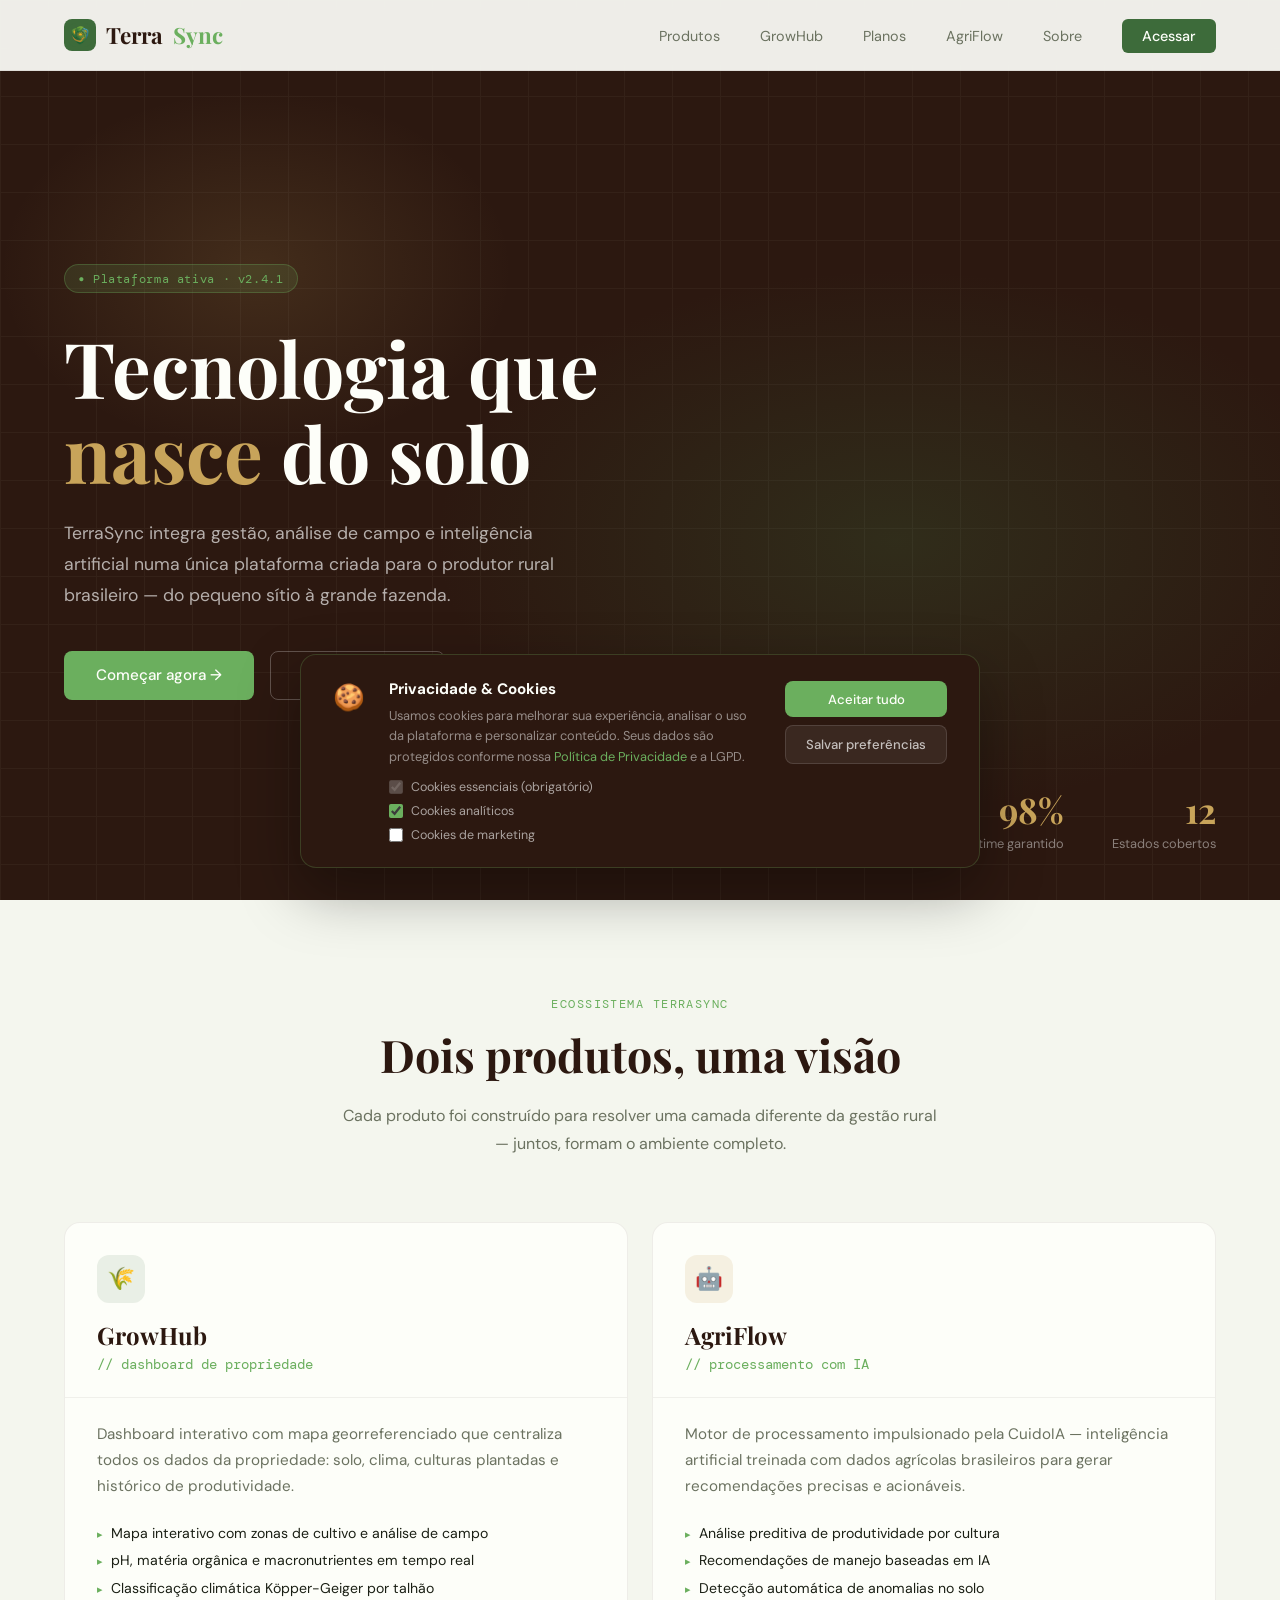
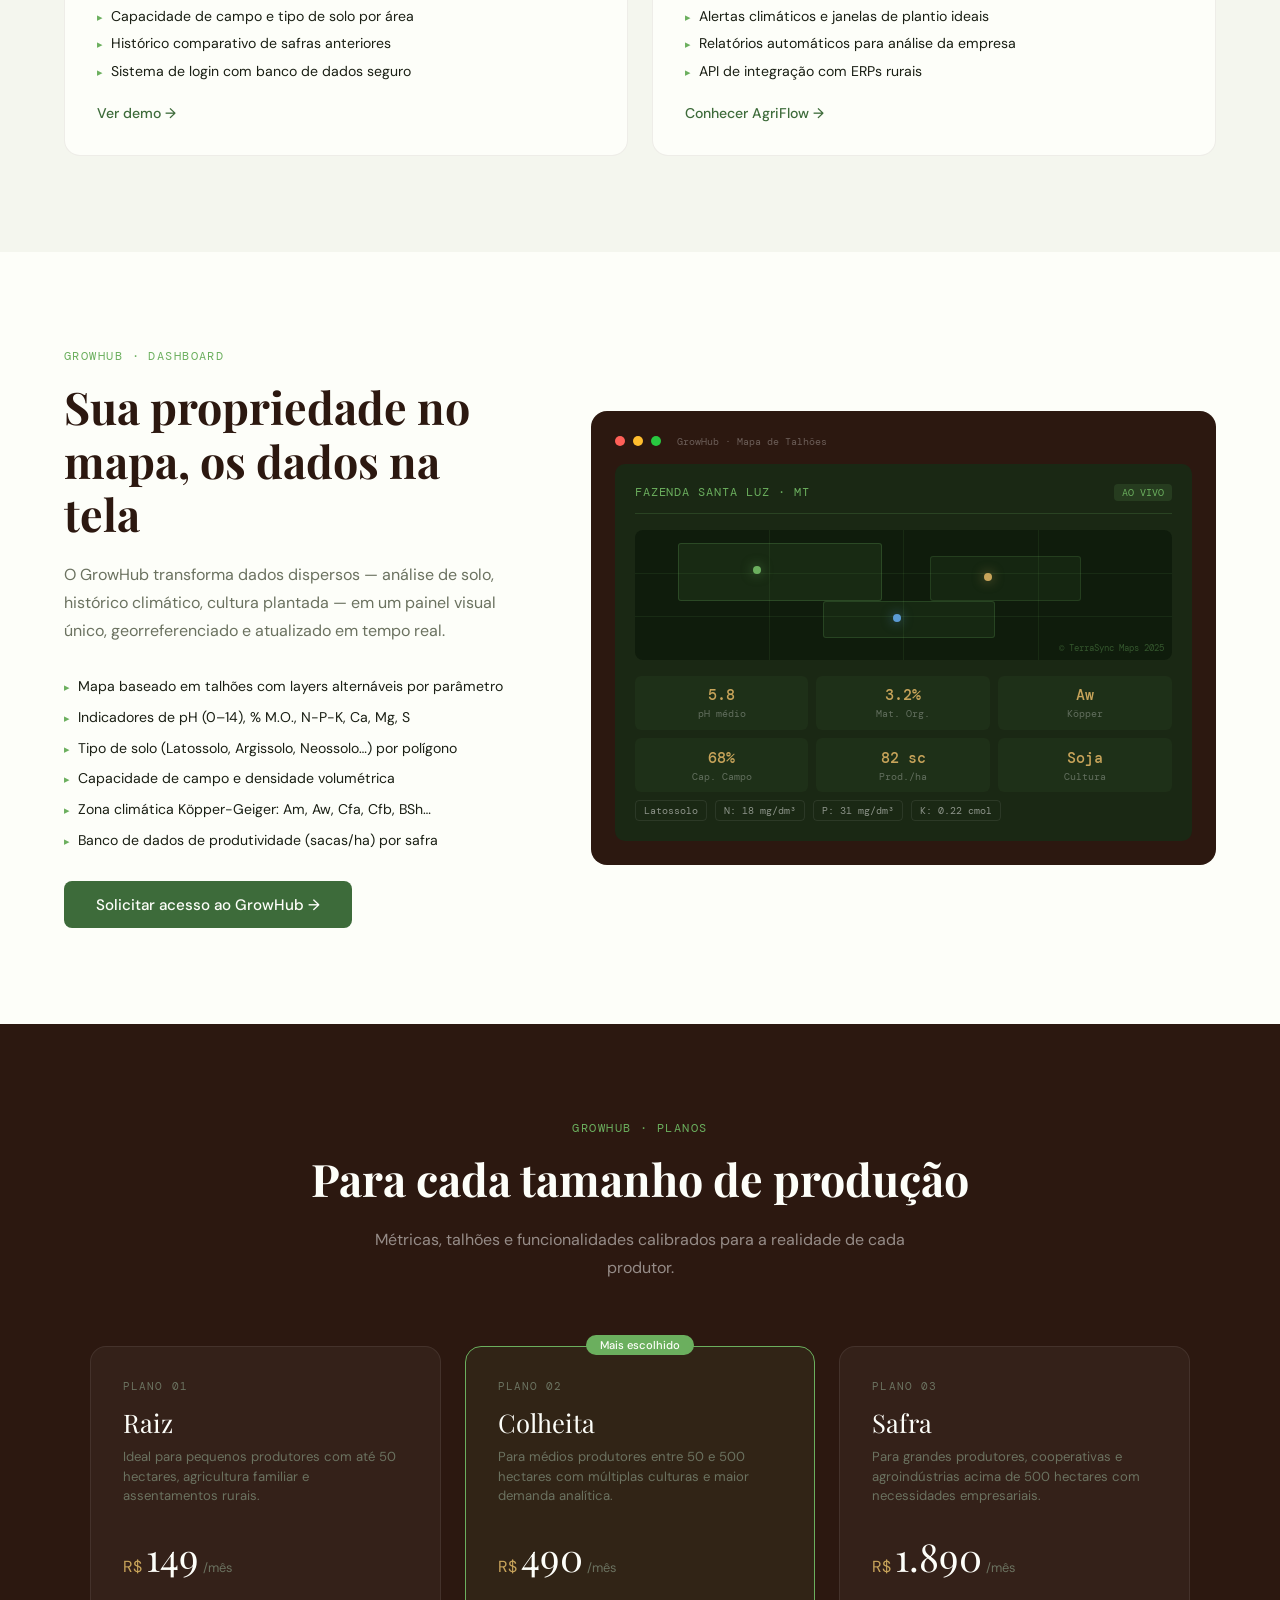
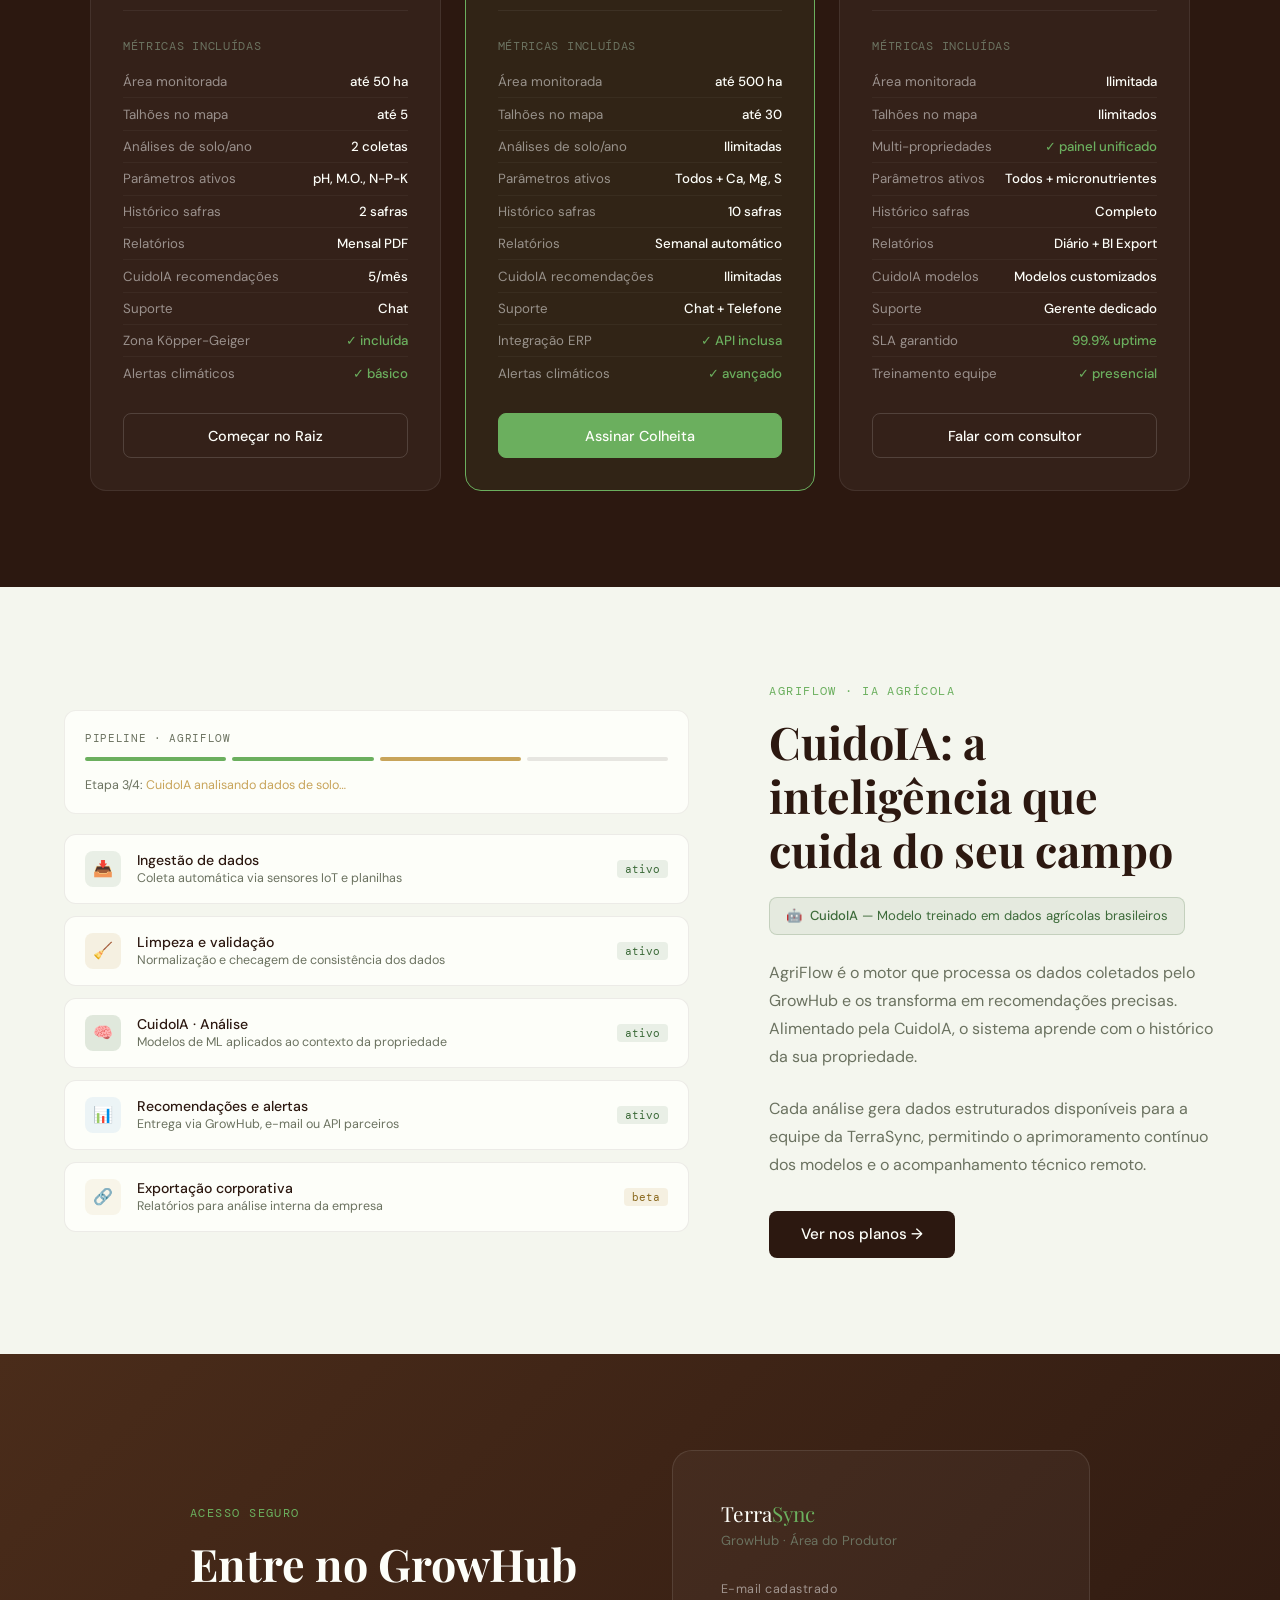
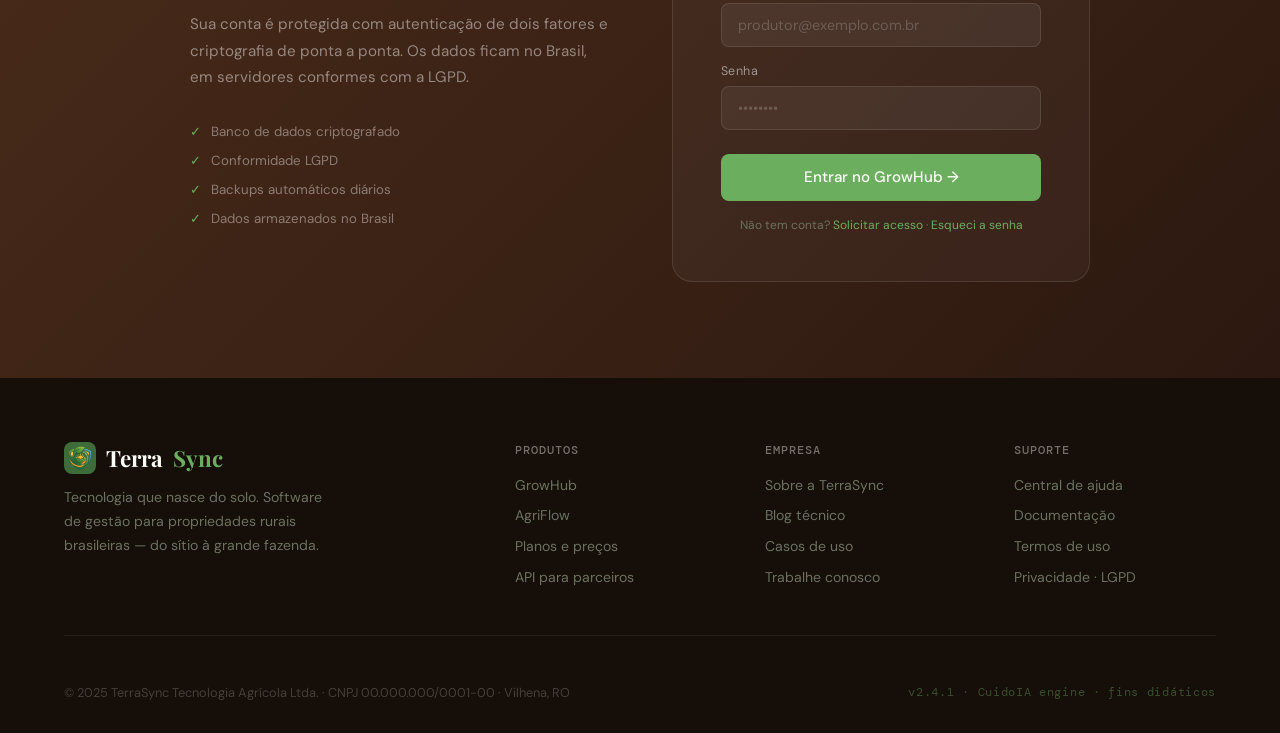
==== index.html @ ff4cc05e "Versão 1.1 GrowHub" ====
<!DOCTYPE html>
<html lang="pt-BR">
<head>
  <meta charset="UTF-8">
  <meta name="viewport" content="width=device-width, initial-scale=1.0">
  <title>TerraSync — Tecnologia que Nasce do Solo</title>
  <meta name="description" content="Software de gestão para pequenas e grandes propriedades rurais brasileiras. GrowHub, AgriFlow e CuidoIA.">
  <link rel="stylesheet" href="css/style.css">
  <link rel="stylesheet" href="css/home.css">
  <link rel="icon" href="assets/icon.png" type="image/x-icon">
</head>
<body>

<!-- Nav injetado por components.js -->

<!-- ══════════════════════════════════
     HERO
══════════════════════════════════ -->
<section class="hero" id="inicio">
  <div class="hero-bg"></div>
  <div class="hero-grid"></div>
  <div class="hero-content">
    <div class="hero-tag">Plataforma ativa · v2.4.1</div>
    <h1>Tecnologia que <em>nasce</em> do solo</h1>
    <p>TerraSync integra gestão, análise de campo e inteligência artificial numa única plataforma criada para o produtor rural brasileiro — do pequeno sítio à grande fazenda.</p>
    <div class="hero-actions">
      <a href="#planos" class="btn-primary">Começar agora →</a>
      <a href="#growhub" class="btn-outline">Ver o GrowHub</a>
    </div>
  </div>
  <div class="hero-stats">
    <div class="stat"><div class="stat-n">3.8k</div><div class="stat-l">Propriedades ativas</div></div>
    <div class="stat"><div class="stat-n">98%</div><div class="stat-l">Uptime garantido</div></div>
    <div class="stat"><div class="stat-n">12</div><div class="stat-l">Estados cobertos</div></div>
  </div>
</section>

<!-- ══════════════════════════════════
     PRODUTOS
══════════════════════════════════ -->
<section class="products fade-section" id="produtos">
  <div class="products-header">
    <span class="section-label">Ecossistema TerraSync</span>
    <h2 class="section-title">Dois produtos, uma visão</h2>
    <p class="section-sub">Cada produto foi construído para resolver uma camada diferente da gestão rural — juntos, formam o ambiente completo.</p>
  </div>
  <div class="products-grid">

    <div class="product-card">
      <div class="product-card-header">
        <div class="product-icon icon-green">🌾</div>
        <div class="product-name">GrowHub</div>
        <div class="product-tagline">// dashboard de propriedade</div>
      </div>
      <div class="product-card-body">
        <p class="product-desc">Dashboard interativo com mapa georreferenciado que centraliza todos os dados da propriedade: solo, clima, culturas plantadas e histórico de produtividade.</p>
        <ul class="feature-list">
          <li>Mapa interativo com zonas de cultivo e análise de campo</li>
          <li>pH, matéria orgânica e macronutrientes em tempo real</li>
          <li>Classificação climática Köpper-Geiger por talhão</li>
          <li>Capacidade de campo e tipo de solo por área</li>
          <li>Histórico comparativo de safras anteriores</li>
          <li>Sistema de login com banco de dados seguro</li>
        </ul>
        <a href="#growhub" class="product-cta">Ver demo →</a>
      </div>
    </div>

    <div class="product-card">
      <div class="product-card-header">
        <div class="product-icon icon-earth">🤖</div>
        <div class="product-name">AgriFlow</div>
        <div class="product-tagline">// processamento com IA</div>
      </div>
      <div class="product-card-body">
        <p class="product-desc">Motor de processamento impulsionado pela CuidoIA — inteligência artificial treinada com dados agrícolas brasileiros para gerar recomendações precisas e acionáveis.</p>
        <ul class="feature-list">
          <li>Análise preditiva de produtividade por cultura</li>
          <li>Recomendações de manejo baseadas em IA</li>
          <li>Detecção automática de anomalias no solo</li>
          <li>Alertas climáticos e janelas de plantio ideais</li>
          <li>Relatórios automáticos para análise da empresa</li>
          <li>API de integração com ERPs rurais</li>
        </ul>
        <a href="#agriflow" class="product-cta">Conhecer AgriFlow →</a>
      </div>
    </div>

  </div>
</section>

<!-- ══════════════════════════════════
     GROWHUB PREVIEW
══════════════════════════════════ -->
<section class="growhub fade-section" id="growhub">
  <div class="growhub-inner">
    <div class="growhub-info">
      <span class="section-label">GrowHub · Dashboard</span>
      <h2 class="section-title">Sua propriedade no mapa, os dados na tela</h2>
      <p class="section-sub" style="margin-bottom:2rem;">O GrowHub transforma dados dispersos — análise de solo, histórico climático, cultura plantada — em um painel visual único, georreferenciado e atualizado em tempo real.</p>
      <ul class="feature-list" style="margin-bottom:2rem; gap: 0.8rem;">
        <li>Mapa baseado em talhões com layers alternáveis por parâmetro</li>
        <li>Indicadores de pH (0–14), % M.O., N-P-K, Ca, Mg, S</li>
        <li>Tipo de solo (Latossolo, Argissolo, Neossolo…) por polígono</li>
        <li>Capacidade de campo e densidade volumétrica</li>
        <li>Zona climática Köpper-Geiger: Am, Aw, Cfa, Cfb, BSh…</li>
        <li>Banco de dados de produtividade (sacas/ha) por safra</li>
      </ul>
      <a href="#acesso" class="btn-primary" style="background: var(--leaf);">Solicitar acesso ao GrowHub →</a>
    </div>

    <div class="growhub-mock">
      <div class="mock-bar">
        <div class="mock-dot" style="background:#FF6058"></div>
        <div class="mock-dot" style="background:#FFBD2E"></div>
        <div class="mock-dot" style="background:#28C840"></div>
        <span style="font-family:'DM Mono',monospace;font-size:0.65rem;color:rgba(255,255,255,0.3);margin-left:8px;">GrowHub · Mapa de Talhões</span>
      </div>
      <div class="mock-screen">
        <div class="mock-header">
          <span class="mock-title">FAZENDA SANTA LUZ · MT</span>
          <span class="mock-badge">AO VIVO</span>
        </div>
        <div class="mock-map">
          <div class="map-grid-line" style="width:1px;height:100%;left:25%;top:0;"></div>
          <div class="map-grid-line" style="width:1px;height:100%;left:50%;top:0;"></div>
          <div class="map-grid-line" style="width:1px;height:100%;left:75%;top:0;"></div>
          <div class="map-grid-line" style="width:100%;height:1px;top:33%;left:0;"></div>
          <div class="map-grid-line" style="width:100%;height:1px;top:66%;left:0;"></div>
          <div class="map-area" style="width:38%;height:45%;left:8%;top:10%;opacity:0.8;"></div>
          <div class="map-area" style="width:28%;height:35%;left:55%;top:20%;opacity:0.6;"></div>
          <div class="map-area" style="width:32%;height:28%;left:35%;top:55%;opacity:0.7;"></div>
          <div class="map-pin" style="left:22%;top:28%;"></div>
          <div class="map-pin" style="left:65%;top:33%;background:var(--harvest);box-shadow:0 0 12px rgba(200,164,90,0.6);"></div>
          <div class="map-pin" style="left:48%;top:65%;background:#5B9BD5;box-shadow:0 0 12px rgba(91,155,213,0.6);"></div>
          <span style="position:absolute;bottom:6px;right:8px;font-size:0.55rem;color:rgba(107,175,94,0.4);font-family:'DM Mono',monospace;">© TerraSync Maps 2025</span>
        </div>
        <div class="mock-metrics">
          <div class="mock-metric"><div class="mock-metric-v">5.8</div><div class="mock-metric-l">pH médio</div></div>
          <div class="mock-metric"><div class="mock-metric-v">3.2%</div><div class="mock-metric-l">Mat. Org.</div></div>
          <div class="mock-metric"><div class="mock-metric-v">Aw</div><div class="mock-metric-l">Köpper</div></div>
          <div class="mock-metric"><div class="mock-metric-v">68%</div><div class="mock-metric-l">Cap. Campo</div></div>
          <div class="mock-metric"><div class="mock-metric-v">82 sc</div><div class="mock-metric-l">Prod./ha</div></div>
          <div class="mock-metric"><div class="mock-metric-v">Soja</div><div class="mock-metric-l">Cultura</div></div>
        </div>
        <div class="mock-row">
          <div class="mock-chip">Latossolo</div>
          <div class="mock-chip">N: 18 mg/dm³</div>
          <div class="mock-chip">P: 31 mg/dm³</div>
          <div class="mock-chip">K: 0.22 cmol</div>
        </div>
      </div>
    </div>
  </div>
</section>

<!-- ══════════════════════════════════
     PLANOS
══════════════════════════════════ -->
<section class="plans fade-section" id="planos">
  <div class="plans-header">
    <span class="section-label" style="color:var(--sprout);">GrowHub · Planos</span>
    <h2 class="section-title">Para cada tamanho de produção</h2>
    <p class="section-sub">Métricas, talhões e funcionalidades calibrados para a realidade de cada produtor.</p>
  </div>
  <div class="plans-grid">

    <!-- RAIZ -->
    <div class="plan-card">
      <div class="plan-tier">PLANO 01</div>
      <div class="plan-name">Raiz</div>
      <div class="plan-target">Ideal para pequenos produtores com até 50 hectares, agricultura familiar e assentamentos rurais.</div>
      <div class="plan-price"><span class="plan-currency">R$</span><span class="plan-amount">149</span><span class="plan-period">/mês</span></div>
      <div class="plan-metrics">
        <div class="plan-metrics-label">MÉTRICAS INCLUÍDAS</div>
        <div class="metric-row"><span class="metric-key">Área monitorada</span><span class="metric-val">até 50 ha</span></div>
        <div class="metric-row"><span class="metric-key">Talhões no mapa</span><span class="metric-val">até 5</span></div>
        <div class="metric-row"><span class="metric-key">Análises de solo/ano</span><span class="metric-val">2 coletas</span></div>
        <div class="metric-row"><span class="metric-key">Parâmetros ativos</span><span class="metric-val">pH, M.O., N-P-K</span></div>
        <div class="metric-row"><span class="metric-key">Histórico safras</span><span class="metric-val">2 safras</span></div>
        <div class="metric-row"><span class="metric-key">Relatórios</span><span class="metric-val">Mensal PDF</span></div>
        <div class="metric-row"><span class="metric-key">CuidoIA recomendações</span><span class="metric-val">5/mês</span></div>
        <div class="metric-row"><span class="metric-key">Suporte</span><span class="metric-val">Chat</span></div>
        <div class="metric-row"><span class="metric-key">Zona Köpper-Geiger</span><span class="metric-val green">✓ incluída</span></div>
        <div class="metric-row"><span class="metric-key">Alertas climáticos</span><span class="metric-val green">✓ básico</span></div>
      </div>
      <button class="plan-btn">Começar no Raiz</button>
    </div>

    <!-- COLHEITA -->
    <div class="plan-card featured">
      <div class="plan-featured-badge">Mais escolhido</div>
      <div class="plan-tier">PLANO 02</div>
      <div class="plan-name">Colheita</div>
      <div class="plan-target">Para médios produtores entre 50 e 500 hectares com múltiplas culturas e maior demanda analítica.</div>
      <div class="plan-price"><span class="plan-currency">R$</span><span class="plan-amount">490</span><span class="plan-period">/mês</span></div>
      <div class="plan-metrics">
        <div class="plan-metrics-label">MÉTRICAS INCLUÍDAS</div>
        <div class="metric-row"><span class="metric-key">Área monitorada</span><span class="metric-val">até 500 ha</span></div>
        <div class="metric-row"><span class="metric-key">Talhões no mapa</span><span class="metric-val">até 30</span></div>
        <div class="metric-row"><span class="metric-key">Análises de solo/ano</span><span class="metric-val">Ilimitadas</span></div>
        <div class="metric-row"><span class="metric-key">Parâmetros ativos</span><span class="metric-val">Todos + Ca, Mg, S</span></div>
        <div class="metric-row"><span class="metric-key">Histórico safras</span><span class="metric-val">10 safras</span></div>
        <div class="metric-row"><span class="metric-key">Relatórios</span><span class="metric-val">Semanal automático</span></div>
        <div class="metric-row"><span class="metric-key">CuidoIA recomendações</span><span class="metric-val">Ilimitadas</span></div>
        <div class="metric-row"><span class="metric-key">Suporte</span><span class="metric-val">Chat + Telefone</span></div>
        <div class="metric-row"><span class="metric-key">Integração ERP</span><span class="metric-val green">✓ API inclusa</span></div>
        <div class="metric-row"><span class="metric-key">Alertas climáticos</span><span class="metric-val green">✓ avançado</span></div>
      </div>
      <button class="plan-btn green">Assinar Colheita</button>
    </div>

    <!-- SAFRA -->
    <div class="plan-card">
      <div class="plan-tier">PLANO 03</div>
      <div class="plan-name">Safra</div>
      <div class="plan-target">Para grandes produtores, cooperativas e agroindústrias acima de 500 hectares com necessidades empresariais.</div>
      <div class="plan-price"><span class="plan-currency">R$</span><span class="plan-amount">1.890</span><span class="plan-period">/mês</span></div>
      <div class="plan-metrics">
        <div class="plan-metrics-label">MÉTRICAS INCLUÍDAS</div>
        <div class="metric-row"><span class="metric-key">Área monitorada</span><span class="metric-val">Ilimitada</span></div>
        <div class="metric-row"><span class="metric-key">Talhões no mapa</span><span class="metric-val">Ilimitados</span></div>
        <div class="metric-row"><span class="metric-key">Multi-propriedades</span><span class="metric-val green">✓ painel unificado</span></div>
        <div class="metric-row"><span class="metric-key">Parâmetros ativos</span><span class="metric-val">Todos + micronutrientes</span></div>
        <div class="metric-row"><span class="metric-key">Histórico safras</span><span class="metric-val">Completo</span></div>
        <div class="metric-row"><span class="metric-key">Relatórios</span><span class="metric-val">Diário + BI Export</span></div>
        <div class="metric-row"><span class="metric-key">CuidoIA modelos</span><span class="metric-val">Modelos customizados</span></div>
        <div class="metric-row"><span class="metric-key">Suporte</span><span class="metric-val">Gerente dedicado</span></div>
        <div class="metric-row"><span class="metric-key">SLA garantido</span><span class="metric-val green">99.9% uptime</span></div>
        <div class="metric-row"><span class="metric-key">Treinamento equipe</span><span class="metric-val green">✓ presencial</span></div>
      </div>
      <button class="plan-btn">Falar com consultor</button>
    </div>

  </div>
</section>

<!-- ══════════════════════════════════
     AGRIFLOW
══════════════════════════════════ -->
<section class="agriflow fade-section" id="agriflow">
  <div class="agriflow-inner">
    <div class="ai-visual">
      <div style="background:var(--white);border-radius:12px;padding:1.25rem;border:1px solid rgba(44,24,16,0.07);margin-bottom:0.5rem;">
        <div style="font-family:'DM Mono',monospace;font-size:0.7rem;color:var(--smoke);margin-bottom:0.75rem;letter-spacing:0.06em;">PIPELINE · AGRIFLOW</div>
        <div style="display:flex;gap:6px;align-items:center;margin-bottom:1rem;">
          <div style="flex:1;height:4px;background:var(--sprout);border-radius:2px;"></div>
          <div style="flex:1;height:4px;background:var(--sprout);border-radius:2px;"></div>
          <div style="flex:1;height:4px;background:var(--harvest);border-radius:2px;"></div>
          <div style="flex:1;height:4px;background:rgba(44,24,16,0.1);border-radius:2px;"></div>
        </div>
        <div style="font-size:0.78rem;color:var(--smoke);">Etapa 3/4: <span style="color:var(--harvest);">CuidoIA analisando dados de solo…</span></div>
      </div>
      <div class="ai-node"><div class="ai-node-icon" style="background:rgba(61,107,58,0.1);">📥</div><div class="ai-node-text"><div class="ai-node-name">Ingestão de dados</div><div class="ai-node-desc">Coleta automática via sensores IoT e planilhas</div></div><div class="ai-node-status status-active">ativo</div></div>
      <div class="ai-node"><div class="ai-node-icon" style="background:rgba(200,164,90,0.15);">🧹</div><div class="ai-node-text"><div class="ai-node-name">Limpeza e validação</div><div class="ai-node-desc">Normalização e checagem de consistência dos dados</div></div><div class="ai-node-status status-active">ativo</div></div>
      <div class="ai-node"><div class="ai-node-icon" style="background:rgba(61,107,58,0.15);">🧠</div><div class="ai-node-text"><div class="ai-node-name">CuidoIA · Análise</div><div class="ai-node-desc">Modelos de ML aplicados ao contexto da propriedade</div></div><div class="ai-node-status status-active">ativo</div></div>
      <div class="ai-node"><div class="ai-node-icon" style="background:rgba(91,155,213,0.1);">📊</div><div class="ai-node-text"><div class="ai-node-name">Recomendações e alertas</div><div class="ai-node-desc">Entrega via GrowHub, e-mail ou API parceiros</div></div><div class="ai-node-status status-active">ativo</div></div>
      <div class="ai-node"><div class="ai-node-icon" style="background:rgba(200,164,90,0.1);">🔗</div><div class="ai-node-text"><div class="ai-node-name">Exportação corporativa</div><div class="ai-node-desc">Relatórios para análise interna da empresa</div></div><div class="ai-node-status status-beta">beta</div></div>
    </div>
    <div class="agriflow-info">
      <span class="section-label">AgriFlow · IA Agrícola</span>
      <h2 class="section-title">CuidoIA: a inteligência que cuida do seu campo</h2>
      <div class="cuido-badge"><span>🤖</span><span><strong>CuidoIA</strong> — Modelo treinado em dados agrícolas brasileiros</span></div>
      <p class="section-sub" style="margin-bottom:1.5rem;">AgriFlow é o motor que processa os dados coletados pelo GrowHub e os transforma em recomendações precisas. Alimentado pela CuidoIA, o sistema aprende com o histórico da sua propriedade.</p>
      <p class="section-sub" style="margin-bottom:2rem;">Cada análise gera dados estruturados disponíveis para a equipe da TerraSync, permitindo o aprimoramento contínuo dos modelos e o acompanhamento técnico remoto.</p>
      <a href="#planos" class="btn-dark">Ver nos planos →</a>
    </div>
  </div>
</section>

<!-- ══════════════════════════════════
     LOGIN
══════════════════════════════════ -->
<section class="login-section fade-section" id="acesso">
  <div class="login-inner">
    <div>
      <span class="section-label" style="color:var(--sprout);">Acesso seguro</span>
      <h2 class="section-title" style="color:var(--white);">Entre no GrowHub</h2>
      <p style="color:rgba(255,255,255,0.45);font-size:0.95rem;line-height:1.75;margin-top:1rem;">Sua conta é protegida com autenticação de dois fatores e criptografia de ponta a ponta. Os dados ficam no Brasil, em servidores conformes com a LGPD.</p>
      <div class="login-trust">
        <div class="trust-item"><span>✓</span> Banco de dados criptografado</div>
        <div class="trust-item"><span>✓</span> Conformidade LGPD</div>
        <div class="trust-item"><span>✓</span> Backups automáticos diários</div>
        <div class="trust-item"><span>✓</span> Dados armazenados no Brasil</div>
      </div>
    </div>
    <div class="login-box">
      <div class="login-logo">Terra<span>Sync</span></div>
      <div class="login-sub">GrowHub · Área do Produtor</div>
      <div class="form-group"><label class="form-label">E-mail cadastrado</label><input type="email" class="form-input" placeholder="produtor@exemplo.com.br"></div>
      <div class="form-group"><label class="form-label">Senha</label><input type="password" class="form-input" placeholder="••••••••"></div>
      <button class="form-btn">Entrar no GrowHub →</button>
      <div class="form-note">Não tem conta? <a href="#">Solicitar acesso</a> · <a href="#">Esqueci a senha</a></div>
    </div>
  </div>
</section>

<!-- Footer injetado por components.js -->

<script src="js/components.js"></script>
<script>injectNav('root'); injectFooter('root');</script>
<script src="js/main.js"></script>
<script src="js/home.js"></script>
</body>
</html>
---- css/style.css ----
/* ============================================
   TerraSync · style.css
   Estilos globais compartilhados entre todas as páginas
   Fins didáticos · v2.4.1
   ============================================ */

@import url('https://fonts.googleapis.com/css2?family=Playfair+Display:wght@400;600;700&family=DM+Sans:wght@300;400;500&family=DM+Mono:wght@400;500&display=swap');

/* ── Variáveis de design ── */
:root {
  --soil:    #2C1810;
  --earth:   #4A2C1A;
  --clay:    #8B5E3C;
  --harvest: #C8A45A;
  --leaf:    #3D6B3A;
  --sprout:  #6BAF5E;
  --mist:    #E8EDE0;
  --fog:     #F4F6EE;
  --ink:     #1A1F14;
  --smoke:   #6B7260;
  --white:   #FDFEF9;
  --accent:  #D4A847;
}

/* ── Reset ── */
*, *::before, *::after { margin: 0; padding: 0; box-sizing: border-box; }
html  { scroll-behavior: smooth; }
body  {
  font-family: 'DM Sans', sans-serif;
  background: var(--white);
  color: var(--ink);
  overflow-x: hidden;
}

/* ── Navegação ── */
nav {
  position: fixed; top: 0; left: 0; right: 0; z-index: 200;
  display: flex; align-items: center; justify-content: space-between;
  padding: 1.2rem 4rem;
  background: rgba(253,254,249,0.93);
  backdrop-filter: blur(14px);
  border-bottom: 1px solid rgba(44,24,16,0.08);
}

.nav-logo {
  display: flex; align-items: center; gap: 10px;
  font-family: 'Playfair Display', serif;
  font-size: 1.4rem; font-weight: 700;
  color: var(--soil); text-decoration: none;
}
.nav-logo span { color: var(--sprout); }

.logo-mark {
  width: 32px; height: 32px;
  background: var(--leaf);
  border-radius: 8px;
  display: flex; align-items: center; justify-content: center;
}
.logo-mark svg { width: 18px; height: 18px; fill: var(--white); }

.nav-links { display: flex; gap: 2.5rem; list-style: none; }
.nav-links a {
  font-size: 0.9rem; font-weight: 400; color: var(--smoke);
  text-decoration: none; transition: color 0.2s;
}
.nav-links a:hover { color: var(--leaf); }
.nav-links a.active { color: var(--leaf); font-weight: 500; }

.nav-cta {
  background: var(--leaf); color: var(--white) !important;
  padding: 0.5rem 1.25rem; border-radius: 6px;
  font-weight: 500 !important; transition: background 0.2s !important;
}
.nav-cta:hover { background: var(--soil) !important; }

/* ── Botões globais ── */
.btn-primary {
  background: var(--sprout); color: var(--white);
  padding: 0.85rem 2rem; border-radius: 8px;
  font-size: 0.95rem; font-weight: 500; text-decoration: none;
  transition: all 0.2s; border: none; cursor: pointer;
  display: inline-flex; align-items: center; gap: 8px;
  font-family: 'DM Sans', sans-serif;
}
.btn-primary:hover { background: var(--leaf); transform: translateY(-1px); }

.btn-outline {
  background: transparent; color: var(--white);
  padding: 0.85rem 2rem; border-radius: 8px;
  font-size: 0.95rem; font-weight: 400; text-decoration: none;
  border: 1px solid rgba(255,255,255,0.25); transition: all 0.2s;
  display: inline-flex; align-items: center; gap: 8px;
}
.btn-outline:hover { border-color: rgba(255,255,255,0.5); }

.btn-dark {
  background: var(--soil); color: var(--white);
  padding: 0.85rem 2rem; border-radius: 8px;
  font-size: 0.95rem; font-weight: 500; text-decoration: none;
  transition: all 0.2s; border: none; cursor: pointer;
  display: inline-flex; align-items: center; gap: 8px;
  font-family: 'DM Sans', sans-serif;
}
.btn-dark:hover { background: var(--earth); transform: translateY(-1px); }

/* ── Tipografia de seção ── */
section { padding: 6rem 4rem; }

.section-label {
  font-family: 'DM Mono', monospace; font-size: 0.75rem;
  color: var(--sprout); letter-spacing: 0.12em; text-transform: uppercase;
  margin-bottom: 1rem; display: block;
}
.section-title {
  font-family: 'Playfair Display', serif;
  font-size: clamp(2rem, 3.5vw, 2.8rem);
  font-weight: 700; color: var(--soil); line-height: 1.2;
  margin-bottom: 1.25rem;
}
.section-sub {
  font-size: 1rem; color: var(--smoke); line-height: 1.75;
  max-width: 600px;
}

/* ── Animação fade-in por scroll ── */
.fade-section {
  opacity: 0; transform: translateY(24px);
  transition: opacity 0.7s ease, transform 0.7s ease;
}
.fade-section.visible { opacity: 1; transform: translateY(0); }

/* ── Formulários ── */
.form-group   { margin-bottom: 1rem; }
.form-label   { display: block; font-size: 0.78rem; color: rgba(255,255,255,0.5); margin-bottom: 0.4rem; letter-spacing: 0.04em; }
.form-input   {
  width: 100%; background: rgba(255,255,255,0.06);
  border: 1px solid rgba(255,255,255,0.1); border-radius: 8px;
  padding: 0.75rem 1rem; color: var(--white);
  font-size: 0.9rem; font-family: 'DM Sans', sans-serif;
  outline: none; transition: border-color 0.2s;
}
.form-input:focus { border-color: var(--sprout); }
.form-input::placeholder { color: rgba(255,255,255,0.2); }
.form-btn {
  width: 100%; background: var(--sprout); color: var(--white);
  border: none; border-radius: 8px; padding: 0.85rem;
  font-size: 0.95rem; font-weight: 500; cursor: pointer;
  font-family: 'DM Sans', sans-serif; margin-top: 0.5rem;
  transition: background 0.2s;
}
.form-btn:hover { background: var(--leaf); }
.form-note { font-size: 0.75rem; color: var(--smoke); text-align: center; margin-top: 1rem; }
.form-note a { color: var(--sprout); text-decoration: none; }

/* ── Footer ── */
footer { background: #160E08; padding: 4rem 4rem 2rem; }

.footer-top {
  display: grid; grid-template-columns: 2fr 1fr 1fr 1fr; gap: 3rem;
  margin-bottom: 3rem; padding-bottom: 3rem;
  border-bottom: 1px solid rgba(255,255,255,0.06);
}
.footer-brand p { font-size: 0.88rem; color: var(--smoke); line-height: 1.7; margin-top: 0.75rem; max-width: 260px; }

.footer-col-title {
  font-size: 0.78rem; font-weight: 500; color: rgba(255,255,255,0.4);
  letter-spacing: 0.08em; margin-bottom: 1rem; font-family: 'DM Mono', monospace;
}
.footer-links { list-style: none; display: flex; flex-direction: column; gap: 0.6rem; }
.footer-links a {
  font-size: 0.88rem; color: var(--smoke); text-decoration: none; transition: color 0.2s;
}
.footer-links a:hover { color: var(--white); }

.footer-bottom { display: flex; justify-content: space-between; align-items: center; }
.footer-copy   { font-size: 0.8rem; color: rgba(255,255,255,0.2); }
.footer-tag    { font-family: 'DM Mono', monospace; font-size: 0.72rem; color: rgba(107,175,94,0.4); letter-spacing: 0.06em; }

/* ── Cookie / Permissão Popup ── */
#cookie-banner {
  position: fixed; bottom: 2rem; left: 50%; transform: translateX(-50%);
  z-index: 9999; width: min(680px, calc(100vw - 2rem));
  background: var(--soil); border: 1px solid rgba(107,175,94,0.25);
  border-radius: 16px; padding: 1.5rem 2rem;
  box-shadow: 0 24px 60px rgba(0,0,0,0.35);
  display: flex; gap: 1.5rem; align-items: flex-start;
  animation: slideUp 0.5s ease both;
}
@keyframes slideUp {
  from { opacity:0; transform: translateX(-50%) translateY(20px); }
  to   { opacity:1; transform: translateX(-50%) translateY(0); }
}
.cookie-icon { font-size: 1.6rem; flex-shrink: 0; margin-top: 2px; }
.cookie-text { flex: 1; }
.cookie-text h4 { font-size: 0.95rem; color: var(--white); margin-bottom: 0.4rem; }
.cookie-text p  { font-size: 0.8rem; color: rgba(255,255,255,0.5); line-height: 1.6; }
.cookie-text a  { color: var(--sprout); text-decoration: none; }

.cookie-toggles { display: flex; flex-direction: column; gap: 0.5rem; margin-top: 0.75rem; }
.cookie-toggle  { display: flex; align-items: center; gap: 8px; font-size: 0.78rem; color: rgba(255,255,255,0.6); cursor: pointer; }
.cookie-toggle input[type="checkbox"] { accent-color: var(--sprout); width: 14px; height: 14px; cursor: pointer; }
.cookie-toggle input:disabled { opacity: 0.4; }

.cookie-actions { display: flex; flex-direction: column; gap: 0.5rem; flex-shrink: 0; margin-top: 2px; }
.cookie-btn {
  padding: 0.6rem 1.25rem; border-radius: 8px; font-size: 0.82rem;
  font-weight: 500; cursor: pointer; font-family: 'DM Sans', sans-serif;
  border: none; white-space: nowrap; transition: all 0.2s;
}
.cookie-btn-accept { background: var(--sprout); color: var(--white); }
.cookie-btn-accept:hover { background: var(--leaf); }
.cookie-btn-save   { background: rgba(255,255,255,0.07); color: rgba(255,255,255,0.7); border: 1px solid rgba(255,255,255,0.12); }
.cookie-btn-save:hover { background: rgba(255,255,255,0.12); }

/* ── Localização Popup ── */
#location-modal {
  position: fixed; inset: 0; z-index: 9998;
  background: rgba(0,0,0,0.55); backdrop-filter: blur(4px);
  display: flex; align-items: center; justify-content: center;
  animation: fadeIn 0.3s ease;
}
@keyframes fadeIn { from{opacity:0} to{opacity:1} }

.location-box {
  background: var(--soil); border: 1px solid rgba(107,175,94,0.25);
  border-radius: 20px; padding: 2.5rem; max-width: 420px; width: 90%;
  text-align: center;
}
.location-box .loc-icon { font-size: 2.5rem; margin-bottom: 1rem; }
.location-box h3 { font-family: 'Playfair Display', serif; font-size: 1.4rem; color: var(--white); margin-bottom: 0.75rem; }
.location-box p  { font-size: 0.88rem; color: rgba(255,255,255,0.5); line-height: 1.7; margin-bottom: 1.75rem; }
.location-box p a { color: var(--sprout); text-decoration: none; }
.loc-actions { display: flex; gap: 0.75rem; justify-content: center; }
.loc-btn { padding: 0.7rem 1.5rem; border-radius: 8px; font-size: 0.88rem; font-weight: 500; cursor: pointer; font-family: 'DM Sans', sans-serif; transition: all 0.2s; border: none; }
.loc-btn-allow  { background: var(--sprout); color: var(--white); }
.loc-btn-allow:hover { background: var(--leaf); }
.loc-btn-deny   { background: rgba(255,255,255,0.06); color: rgba(255,255,255,0.6); border: 1px solid rgba(255,255,255,0.1); }
.loc-btn-deny:hover { background: rgba(255,255,255,0.1); }

/* ── Página interna: hero compacto ── */
.page-hero {
  min-height: 42vh; background: var(--soil);
  display: flex; align-items: flex-end;
  padding: 7rem 4rem 3.5rem; position: relative; overflow: hidden;
}
.page-hero-bg {
  position: absolute; inset: 0;
  background: radial-gradient(ellipse 55% 60% at 80% 50%, rgba(61,107,58,0.2) 0%, transparent 60%);
}
.page-hero-grid {
  position: absolute; inset: 0; opacity: 0.04;
  background-image: linear-gradient(var(--mist) 1px, transparent 1px),
                    linear-gradient(90deg, var(--mist) 1px, transparent 1px);
  background-size: 48px 48px;
}
.page-hero-content { position: relative; }
.page-hero-breadcrumb { font-family: 'DM Mono', monospace; font-size: 0.72rem; color: rgba(107,175,94,0.7); letter-spacing: 0.1em; margin-bottom: 0.75rem; }
.page-hero h1 {
  font-family: 'Playfair Display', serif;
  font-size: clamp(2.2rem, 4vw, 3.5rem); font-weight: 700;
  color: var(--white); line-height: 1.1;
}
.page-hero h1 em { font-style: normal; color: var(--harvest); }
.page-hero-sub { font-size: 1rem; color: rgba(255,255,255,0.55); margin-top: 1rem; max-width: 580px; line-height: 1.75; }

/* ── Responsive ── */
@media (max-width: 900px) {
  nav { padding: 1rem 1.5rem; }
  .nav-links { display: none; }
  section { padding: 4rem 1.5rem; }
  .page-hero { padding: 7rem 1.5rem 2.5rem; }
  .footer-top { grid-template-columns: 1fr 1fr; }
  footer { padding: 3rem 1.5rem 1.5rem; }
  #cookie-banner { flex-direction: column; padding: 1.25rem; }
  .cookie-actions { flex-direction: row; }
}

@media (max-width: 600px) {
  .footer-top { grid-template-columns: 1fr; }
  .loc-actions { flex-direction: column; }
}
---- css/home.css ----
/* ============================================
   TerraSync · home.css
   Estilos exclusivos da página inicial (index.html)
   ============================================ */

/* ── Hero ── */
.hero {
  min-height: 100vh;
  background: var(--soil);
  display: flex; align-items: center;
  position: relative; overflow: hidden;
  padding: 8rem 4rem 4rem;
}
.hero-bg {
  position: absolute; inset: 0;
  background:
    radial-gradient(ellipse 60% 50% at 70% 60%, rgba(61,107,58,0.25) 0%, transparent 60%),
    radial-gradient(ellipse 40% 40% at 20% 30%, rgba(200,164,90,0.15) 0%, transparent 50%);
}
.hero-grid {
  position: absolute; inset: 0; opacity: 0.04;
  background-image: linear-gradient(var(--mist) 1px, transparent 1px),
                    linear-gradient(90deg, var(--mist) 1px, transparent 1px);
  background-size: 48px 48px;
}
.hero-content {
  position: relative; max-width: 700px;
  animation: fadeUp 0.9s ease both;
}
@keyframes fadeUp {
  from { opacity: 0; transform: translateY(32px); }
  to   { opacity: 1; transform: translateY(0); }
}
.hero-tag {
  display: inline-flex; align-items: center; gap: 8px;
  background: rgba(107,175,94,0.15); border: 1px solid rgba(107,175,94,0.3);
  color: var(--sprout); font-size: 0.78rem; font-family: 'DM Mono', monospace;
  padding: 0.35rem 0.85rem; border-radius: 99px; margin-bottom: 2rem;
  letter-spacing: 0.05em;
}
.hero-tag::before { content: '●'; font-size: 0.6rem; animation: pulse 2s infinite; }
@keyframes pulse { 0%,100%{opacity:1} 50%{opacity:0.3} }

.hero h1 {
  font-family: 'Playfair Display', serif;
  font-size: clamp(3rem, 6vw, 5rem);
  font-weight: 700; line-height: 1.1;
  color: var(--white); margin-bottom: 1.5rem;
}
.hero h1 em { font-style: normal; color: var(--harvest); }
.hero > div > p {
  font-size: 1.1rem; color: rgba(255,255,255,0.65);
  line-height: 1.75; max-width: 520px; margin-bottom: 2.5rem;
}
.hero-actions { display: flex; gap: 1rem; flex-wrap: wrap; }

.hero-stats {
  position: absolute; bottom: 3rem; right: 4rem;
  display: flex; gap: 3rem;
  animation: fadeUp 0.9s 0.3s ease both;
}
.stat { text-align: right; }
.stat-n { font-family: 'Playfair Display', serif; font-size: 2.2rem; font-weight: 700; color: var(--harvest); }
.stat-l { font-size: 0.8rem; color: rgba(255,255,255,0.45); margin-top: 2px; }

/* ── Produtos ── */
.products { background: var(--fog); }
.products-header { text-align: center; margin-bottom: 4rem; }
.products-header .section-sub { margin: 0 auto; }

.products-grid { display: grid; grid-template-columns: repeat(auto-fit, minmax(320px, 1fr)); gap: 1.5rem; }

.product-card {
  background: var(--white); border-radius: 16px;
  border: 1px solid rgba(44,24,16,0.07);
  overflow: hidden; transition: transform 0.25s, box-shadow 0.25s;
}
.product-card:hover { transform: translateY(-4px); box-shadow: 0 16px 40px rgba(44,24,16,0.1); }

.product-card-header {
  padding: 2rem 2rem 1.5rem;
  border-bottom: 1px solid rgba(44,24,16,0.06);
}
.product-icon {
  width: 48px; height: 48px; border-radius: 12px;
  display: flex; align-items: center; justify-content: center;
  margin-bottom: 1rem; font-size: 1.4rem;
}
.icon-green { background: rgba(61,107,58,0.1); }
.icon-earth { background: rgba(200,164,90,0.15); }

.product-name { font-family: 'Playfair Display', serif; font-size: 1.5rem; font-weight: 700; color: var(--soil); margin-bottom: 0.35rem; }
.product-tagline { font-size: 0.85rem; color: var(--sprout); font-family: 'DM Mono', monospace; }

.product-card-body { padding: 1.5rem 2rem 2rem; }
.product-desc { font-size: 0.95rem; color: var(--smoke); line-height: 1.7; margin-bottom: 1.5rem; }

.feature-list { list-style: none; display: flex; flex-direction: column; gap: 0.6rem; }
.feature-list li { font-size: 0.88rem; color: var(--ink); display: flex; align-items: flex-start; gap: 8px; }
.feature-list li::before { content: '▸'; color: var(--sprout); font-size: 0.7rem; margin-top: 3px; flex-shrink: 0; }

.product-cta { display: inline-flex; align-items: center; gap: 6px; margin-top: 1.5rem; font-size: 0.88rem; font-weight: 500; color: var(--leaf); text-decoration: none; transition: gap 0.2s; }
.product-cta:hover { gap: 10px; }

/* ── GrowHub ── */
.growhub { background: var(--white); }
.growhub-inner { display: grid; grid-template-columns: 1fr 1.4fr; gap: 5rem; align-items: center; }

.growhub-mock { background: var(--soil); border-radius: 16px; padding: 1.5rem; position: relative; overflow: hidden; }
.mock-bar { display: flex; align-items: center; gap: 8px; margin-bottom: 1rem; }
.mock-dot { width: 10px; height: 10px; border-radius: 50%; }
.mock-screen { background: #1A2814; border-radius: 10px; padding: 1.25rem; font-family: 'DM Mono', monospace; }
.mock-header { display: flex; justify-content: space-between; align-items: center; margin-bottom: 1rem; padding-bottom: 0.75rem; border-bottom: 1px solid rgba(107,175,94,0.2); }
.mock-title  { color: var(--sprout); font-size: 0.75rem; letter-spacing: 0.08em; }
.mock-badge  { background: rgba(107,175,94,0.15); color: var(--sprout); font-size: 0.65rem; padding: 2px 8px; border-radius: 4px; }

.mock-map {
  height: 130px; background: #0F1C0C; border-radius: 8px;
  margin-bottom: 1rem; position: relative; overflow: hidden;
  display: flex; align-items: center; justify-content: center;
}
.map-grid-line { position: absolute; background: rgba(107,175,94,0.1); }
.map-pin {
  width: 8px; height: 8px; background: var(--sprout);
  border-radius: 50%; position: absolute;
  box-shadow: 0 0 12px rgba(107,175,94,0.6);
}
.map-area {
  position: absolute; background: rgba(107,175,94,0.12);
  border: 1px solid rgba(107,175,94,0.3); border-radius: 3px;
}

.mock-metrics { display: grid; grid-template-columns: repeat(3, 1fr); gap: 0.5rem; }
.mock-metric  { background: rgba(107,175,94,0.06); border-radius: 6px; padding: 0.6rem; text-align: center; }
.mock-metric-v { color: var(--harvest); font-size: 0.95rem; font-weight: 500; }
.mock-metric-l { color: rgba(255,255,255,0.3); font-size: 0.6rem; margin-top: 2px; }

.mock-row  { display: flex; gap: 0.5rem; margin-top: 0.5rem; }
.mock-chip { font-size: 0.6rem; padding: 3px 8px; border-radius: 4px; color: rgba(255,255,255,0.5); border: 1px solid rgba(255,255,255,0.08); }

/* ── Planos ── */
.plans { background: var(--soil); }
.plans-header { text-align: center; margin-bottom: 4rem; }
.plans-header .section-title { color: var(--white); }
.plans-header .section-sub   { color: rgba(255,255,255,0.5); margin: 0 auto; }

.plans-grid { display: grid; grid-template-columns: repeat(3,1fr); gap: 1.5rem; max-width: 1100px; margin: 0 auto; }

.plan-card {
  background: rgba(255,255,255,0.04); border: 1px solid rgba(255,255,255,0.08);
  border-radius: 16px; padding: 2rem; position: relative;
  transition: border-color 0.25s;
}
.plan-card:hover { border-color: rgba(107,175,94,0.4); }
.plan-card.featured { background: rgba(107,175,94,0.08); border-color: var(--sprout); }

.plan-featured-badge {
  position: absolute; top: -12px; left: 50%; transform: translateX(-50%);
  background: var(--sprout); color: var(--white);
  font-size: 0.7rem; font-weight: 500; padding: 3px 14px; border-radius: 99px; white-space: nowrap;
}
.plan-tier   { font-family: 'DM Mono', monospace; font-size: 0.7rem; color: var(--smoke); letter-spacing: 0.1em; margin-bottom: 0.75rem; }
.plan-name   { font-family: 'Playfair Display', serif; font-size: 1.6rem; color: var(--white); margin-bottom: 0.5rem; }
.plan-target { font-size: 0.82rem; color: var(--smoke); margin-bottom: 1.5rem; line-height: 1.5; }

.plan-price  { display: flex; align-items: baseline; gap: 4px; margin-bottom: 1.75rem; padding-bottom: 1.75rem; border-bottom: 1px solid rgba(255,255,255,0.06); }
.plan-currency { font-size: 1rem; color: var(--harvest); }
.plan-amount   { font-family: 'Playfair Display', serif; font-size: 2.4rem; color: var(--white); }
.plan-period   { font-size: 0.8rem; color: var(--smoke); }

.plan-metrics       { margin-bottom: 1.5rem; }
.plan-metrics-label { font-size: 0.72rem; color: var(--smoke); letter-spacing: 0.06em; margin-bottom: 0.75rem; font-family: 'DM Mono', monospace; }

.metric-row { display: flex; justify-content: space-between; align-items: center; padding: 0.45rem 0; border-bottom: 1px solid rgba(255,255,255,0.04); font-size: 0.83rem; }
.metric-row:last-child { border-bottom: none; }
.metric-key { color: rgba(255,255,255,0.5); }
.metric-val { color: var(--white); font-weight: 500; }
.metric-val.green { color: var(--sprout); }

.plan-btn { width: 100%; padding: 0.8rem; border-radius: 8px; font-size: 0.9rem; font-weight: 500; cursor: pointer; border: 1px solid rgba(255,255,255,0.15); background: transparent; color: var(--white); transition: all 0.2s; font-family: 'DM Sans', sans-serif; }
.plan-btn:hover { background: rgba(255,255,255,0.08); }
.plan-btn.green { background: var(--sprout); border-color: var(--sprout); }
.plan-btn.green:hover { background: var(--leaf); }

/* ── AgriFlow ── */
.agriflow { background: var(--fog); }
.agriflow-inner { display: grid; grid-template-columns: 1.4fr 1fr; gap: 5rem; align-items: center; }

.ai-visual { display: flex; flex-direction: column; gap: 0.75rem; }
.ai-node { background: var(--white); border: 1px solid rgba(44,24,16,0.08); border-radius: 12px; padding: 1rem 1.25rem; display: flex; align-items: center; gap: 1rem; transition: transform 0.2s; }
.ai-node:hover { transform: translateX(4px); }
.ai-node-icon { width: 36px; height: 36px; border-radius: 8px; display: flex; align-items: center; justify-content: center; font-size: 1rem; flex-shrink: 0; }
.ai-node-name { font-size: 0.88rem; font-weight: 500; color: var(--soil); }
.ai-node-desc { font-size: 0.78rem; color: var(--smoke); margin-top: 1px; }
.ai-node-status { margin-left: auto; font-size: 0.7rem; font-family: 'DM Mono', monospace; padding: 2px 8px; border-radius: 4px; }
.status-active { background: rgba(61,107,58,0.1); color: var(--leaf); }
.status-beta   { background: rgba(200,164,90,0.15); color: #8B6A20; }

.cuido-badge { display: inline-flex; align-items: center; gap: 8px; background: rgba(61,107,58,0.08); border: 1px solid rgba(61,107,58,0.2); border-radius: 8px; padding: 0.6rem 1rem; margin-bottom: 1.5rem; font-size: 0.82rem; color: var(--leaf); }
.cuido-badge strong { font-weight: 500; }

/* ── Login ── */
.login-section {
  background: linear-gradient(135deg, var(--earth) 0%, var(--soil) 100%);
  padding: 6rem 4rem;
  display: flex; align-items: center; justify-content: center;
}
.login-inner { width: 100%; max-width: 900px; display: grid; grid-template-columns: 1fr 1fr; gap: 4rem; align-items: center; }
.login-box { background: rgba(255,255,255,0.04); border: 1px solid rgba(255,255,255,0.1); border-radius: 20px; padding: 3rem; }
.login-logo { font-family: 'Playfair Display', serif; font-size: 1.3rem; color: var(--white); margin-bottom: 0.3rem; }
.login-logo span { color: var(--sprout); }
.login-sub  { font-size: 0.82rem; color: var(--smoke); margin-bottom: 2rem; }

.login-trust { margin-top: 2rem; display: flex; flex-direction: column; gap: 0.75rem; }
.trust-item  { display: flex; align-items: center; gap: 10px; font-size: 0.83rem; color: rgba(255,255,255,0.4); }
.trust-item span { color: var(--sprout); }

/* ── Responsive home ── */
@media (max-width: 900px) {
  .hero { padding: 7rem 1.5rem 10rem; }
  .hero-stats { right: 1.5rem; bottom: 2rem; gap: 2rem; }
  .growhub-inner, .agriflow-inner { grid-template-columns: 1fr; gap: 2.5rem; }
  .plans-grid { grid-template-columns: 1fr; }
  .login-inner { grid-template-columns: 1fr; }
  .login-section { padding: 4rem 1.5rem; }
}
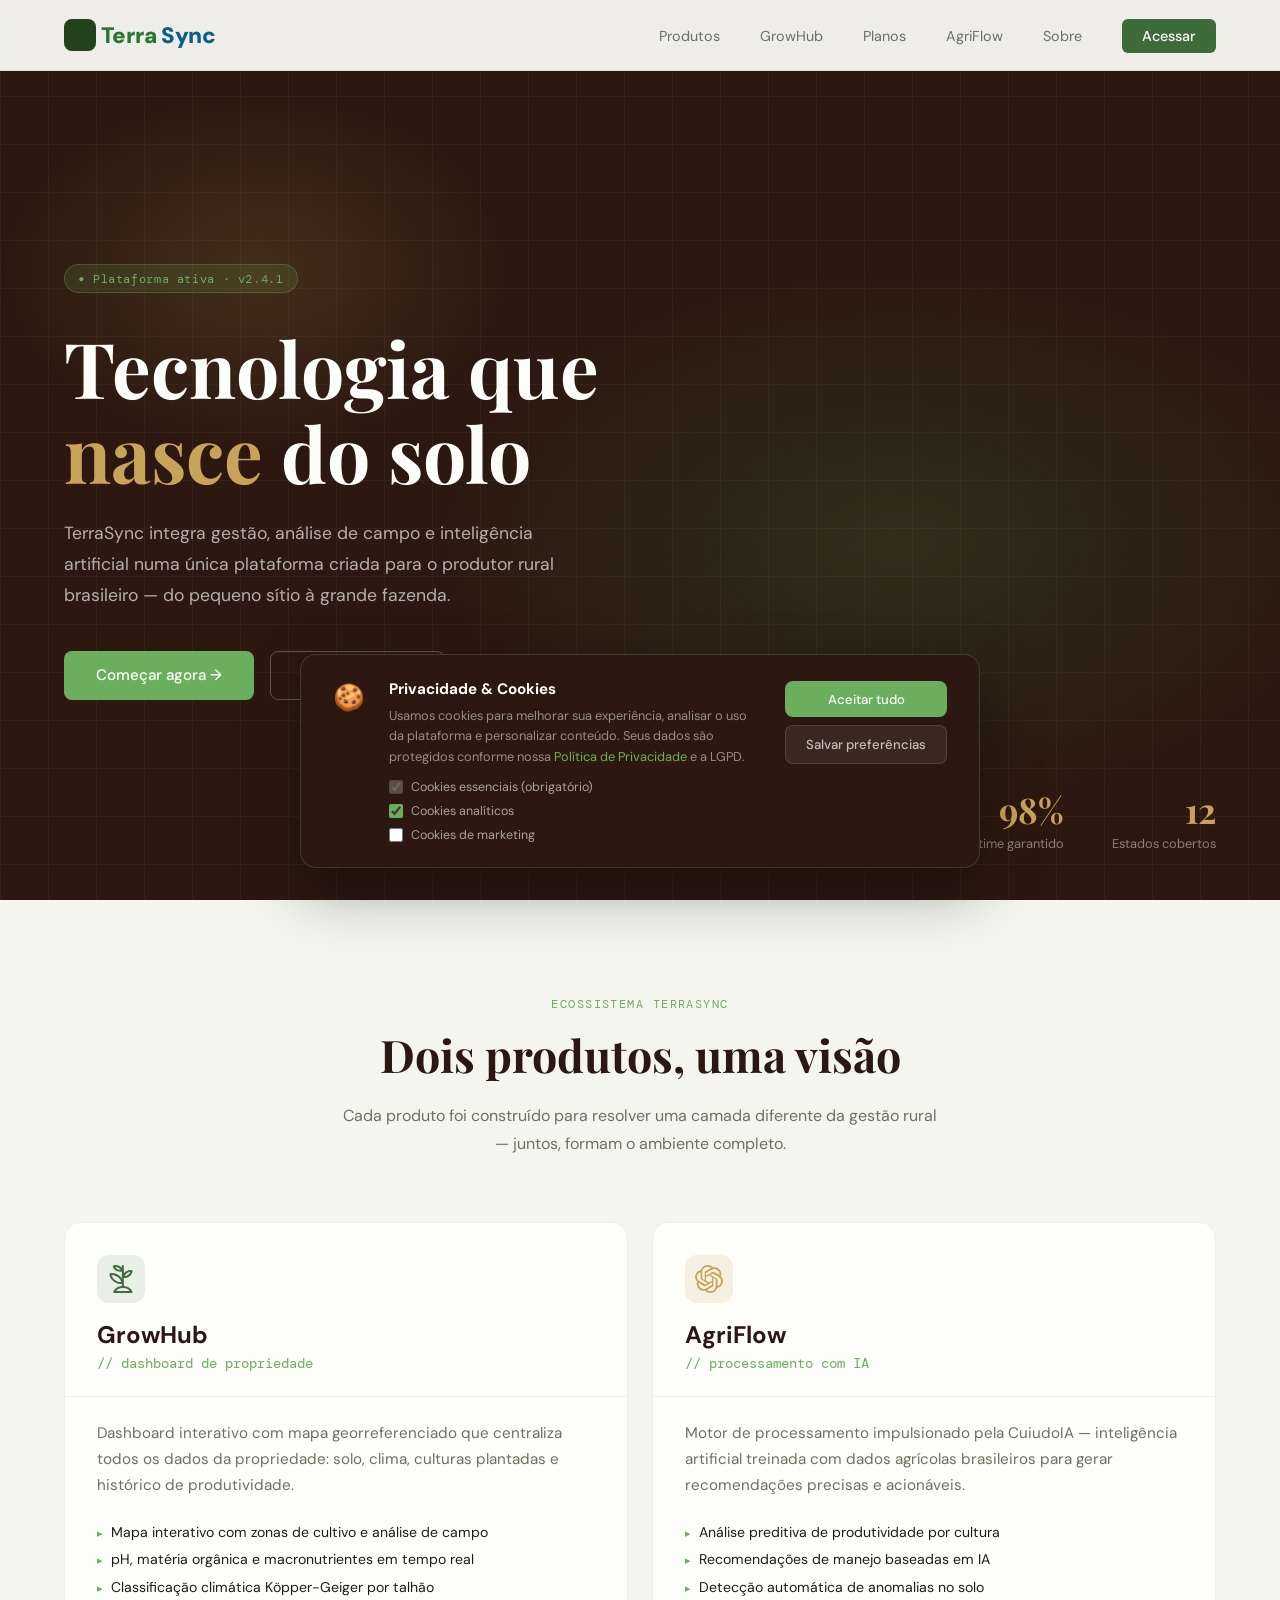
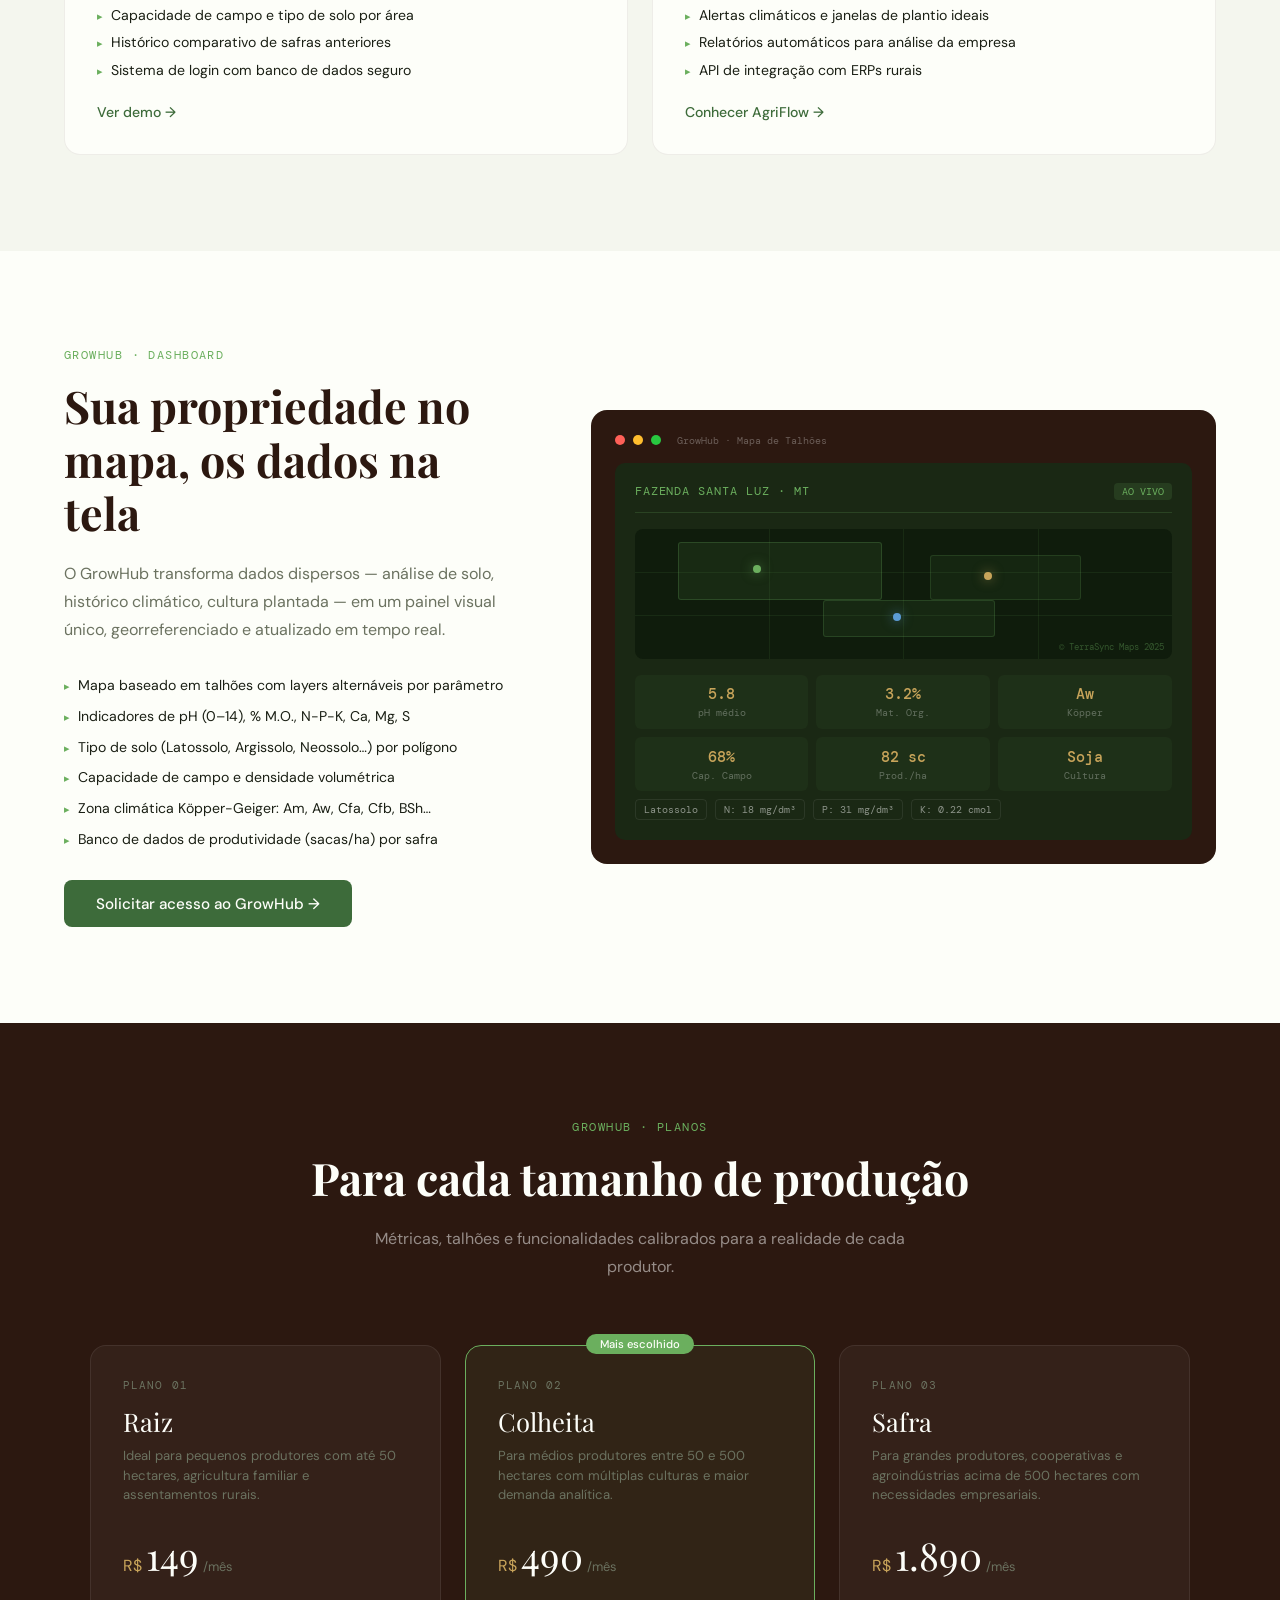
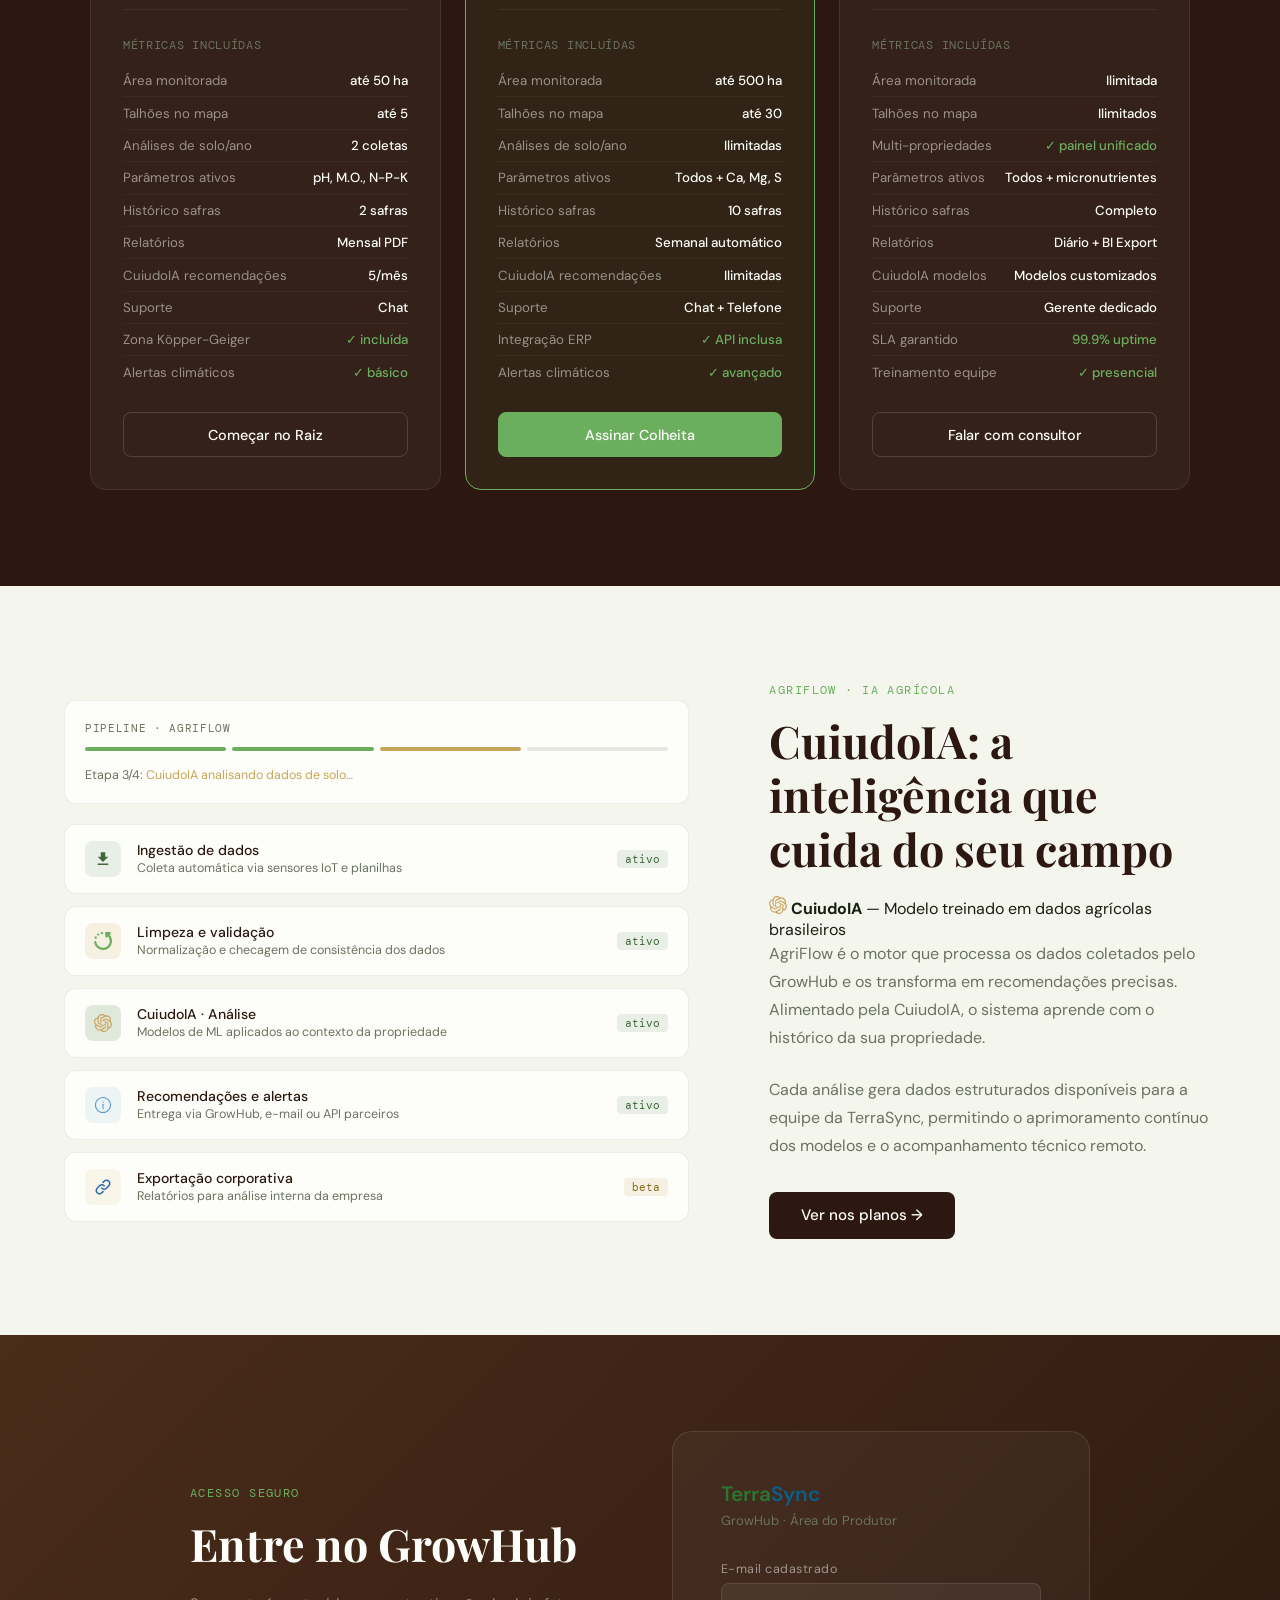
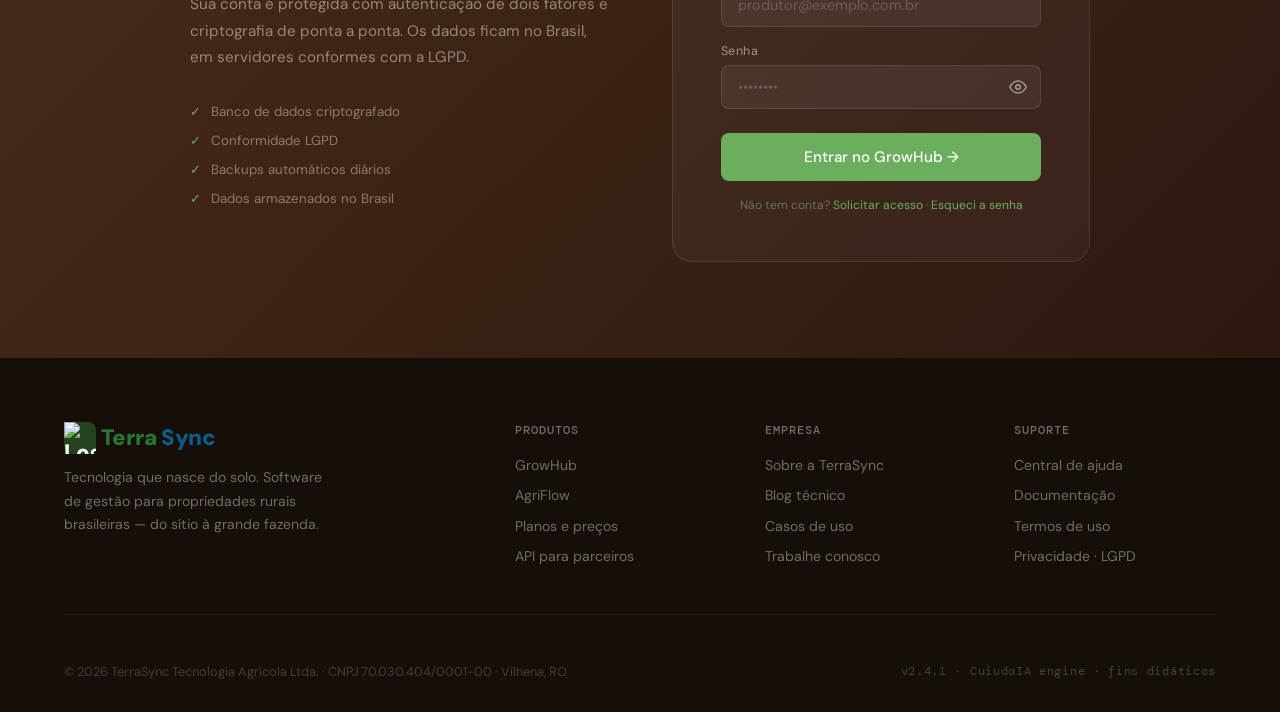
==== commit 3ab56f95: "Add files via upload" ====
--- a/index.html
+++ b/index.html
@@ -4,10 +4,10 @@
   <meta charset="UTF-8">
   <meta name="viewport" content="width=device-width, initial-scale=1.0">
   <title>TerraSync — Tecnologia que Nasce do Solo</title>
-  <meta name="description" content="Software de gestão para pequenas e grandes propriedades rurais brasileiras. GrowHub, AgriFlow e CuidoIA.">
+  <meta name="description" content="Software de gestão para pequenas e grandes propriedades rurais brasileiras. GrowHub, AgriFlow e CuiudoIA.">
   <link rel="stylesheet" href="css/style.css">
   <link rel="stylesheet" href="css/home.css">
-  <link rel="icon" href="assets/icon.png" type="image/x-icon">
+  <link rel="icon" href="https://raw.githubusercontent.com/felipe-schmitz/GrowHub---Dashboard/main/assets/icon.png" type="image/x-icon">
 </head>
 <body>
 
@@ -48,7 +48,9 @@
 
     <div class="product-card">
       <div class="product-card-header">
-        <div class="product-icon icon-green">🌾</div>
+        <div class="product-icon icon-green">
+          <svg fill="#3D6B3A" style="width:28px;height:28px;" version="1.1" id="Layer_1" xmlns="http://www.w3.org/2000/svg" xmlns:xlink="http://www.w3.org/1999/xlink" viewBox="0 0 512 512" xml:space="preserve" stroke="#ffffff"><g id="SVGRepo_bgCarrier" stroke-width="0"></g><g id="SVGRepo_tracerCarrier" stroke-linecap="round" stroke-linejoin="round"></g><g id="SVGRepo_iconCarrier"> <g> <g> <path d="M465.277,485.664c-14.937-30.378-38.021-55.89-66.757-73.782c-27.237-16.96-58.382-26.324-90.383-27.257V236.699 c4.785,0.654,9.673,0.988,14.636,0.988c27.644,0,57.511-10.035,83.936-28.808c35.292-25.073,57.883-61.063,60.43-96.273 c0.644-8.897-5.113-17.001-13.727-19.322c-34.086-9.185-75.507,0.298-110.8,25.371c-13.485,9.58-25.108,20.757-34.474,32.873 V19.177c0-10.283-8.337-18.62-18.621-18.62s-18.621,8.337-18.621,18.62v32.052c-12.338-14.404-28.601-26.898-47.595-36.108 c-36.456-17.676-76.194-19.998-106.3-6.212c-8.11,3.714-12.447,12.658-10.341,21.327c7.819,32.175,34.252,61.938,70.708,79.615 c20.697,10.035,42.449,15.121,62.899,15.121c10.677,0,20.999-1.388,30.628-4.181v124.113 c-14.298-20.759-33.225-39.944-55.853-56.018c-50.076-35.575-108.563-49.104-156.456-36.2 c-8.613,2.321-14.37,10.425-13.727,19.322c3.578,49.472,35.61,100.245,85.684,135.819c37.596,26.708,79.927,40.991,118.963,40.991 c7.262,0,14.405-0.514,21.388-1.514v37.354c-31.531,1.151-62.186,10.501-89.045,27.223c-28.735,17.892-51.82,43.404-66.756,73.782 c-2.838,5.771-2.496,12.348,0.904,17.807c3.4,5.46,9.375,8.528,15.806,8.528h316.761c6.432,0,12.407-3.069,15.806-8.528 C467.772,498.012,468.115,491.436,465.277,485.664z M364.18,149.015c19.817-14.078,42.285-21.825,62.096-21.916 c-6.61,18.676-21.318,37.343-41.135,51.421c-19.817,14.078-42.285,21.823-62.097,21.916 C329.653,181.759,344.361,163.092,364.18,149.015z M193.617,76.342c-19.296-9.356-34.942-23.252-43.891-38.396 c17.429-2.351,38.031,1.328,57.328,10.684c19.296,9.356,34.942,23.252,43.891,38.394 C233.516,89.377,212.913,85.698,193.617,76.342z M152.114,277.47c-34.727-24.67-59.427-58.651-67.494-91.752 c33.911-3.276,74.132,8.861,108.856,33.529c34.727,24.67,59.427,58.651,67.494,91.752 C227.059,314.277,186.836,302.137,152.114,277.47z M165.549,474.759c26.892-33.517,67.561-53.379,111.969-53.379h25.334 c44.407,0,85.077,19.862,111.969,53.379H165.549z"></path> </g> </g> </g></svg>
+        </div>
         <div class="product-name">GrowHub</div>
         <div class="product-tagline">// dashboard de propriedade</div>
       </div>
@@ -68,12 +70,14 @@
 
     <div class="product-card">
       <div class="product-card-header">
-        <div class="product-icon icon-earth">🤖</div>
+        <div class="product-icon icon-earth">
+          <svg fill="var(--harvest)" style="width:28px;height:28px;" viewBox="0 0 24.00 24.00" role="img" xmlns="http://www.w3.org/2000/svg" stroke="#4b4949" stroke-width="0.00024000000000000003"><g id="SVGRepo_bgCarrier" stroke-width="0"></g><g id="SVGRepo_tracerCarrier" stroke-linecap="round" stroke-linejoin="round"></g><g id="SVGRepo_iconCarrier"><title>OpenAI icon</title><path d="M22.2819 9.8211a5.9847 5.9847 0 0 0-.5157-4.9108 6.0462 6.0462 0 0 0-6.5098-2.9A6.0651 6.0651 0 0 0 4.9807 4.1818a5.9847 5.9847 0 0 0-3.9977 2.9 6.0462 6.0462 0 0 0 .7427 7.0966 5.98 5.98 0 0 0 .511 4.9107 6.051 6.051 0 0 0 6.5146 2.9001A5.9847 5.9847 0 0 0 13.2599 24a6.0557 6.0557 0 0 0 5.7718-4.2058 5.9894 5.9894 0 0 0 3.9977-2.9001 6.0557 6.0557 0 0 0-.7475-7.0729zm-9.022 12.6081a4.4755 4.4755 0 0 1-2.8764-1.0408l.1419-.0804 4.7783-2.7582a.7948.7948 0 0 0 .3927-.6813v-6.7369l2.02 1.1686a.071.071 0 0 1 .038.052v5.5826a4.504 4.504 0 0 1-4.4945 4.4944zm-9.6607-4.1254a4.4708 4.4708 0 0 1-.5346-3.0137l.142.0852 4.783 2.7582a.7712.7712 0 0 0 .7806 0l5.8428-3.3685v2.3324a.0804.0804 0 0 1-.0332.0615L9.74 19.9502a4.4992 4.4992 0 0 1-6.1408-1.6464zM2.3408 7.8956a4.485 4.485 0 0 1 2.3655-1.9728V11.6a.7664.7664 0 0 0 .3879.6765l5.8144 3.3543-2.0201 1.1685a.0757.0757 0 0 1-.071 0l-4.8303-2.7865A4.504 4.504 0 0 1 2.3408 7.872zm16.5963 3.8558L13.1038 8.364 15.1192 7.2a.0757.0757 0 0 1 .071 0l4.8303 2.7913a4.4944 4.4944 0 0 1-.6765 8.1042v-5.6772a.79.79 0 0 0-.407-.667zm2.0107-3.0231l-.142-.0852-4.7735-2.7818a.7759.7759 0 0 0-.7854 0L9.409 9.2297V6.8974a.0662.0662 0 0 1 .0284-.0615l4.8303-2.7866a4.4992 4.4992 0 0 1 6.6802 4.66zM8.3065 12.863l-2.02-1.1638a.0804.0804 0 0 1-.038-.0567V6.0742a4.4992 4.4992 0 0 1 7.3757-3.4537l-.142.0805L8.704 5.459a.7948.7948 0 0 0-.3927.6813zm1.0976-2.3654l2.602-1.4998 2.6069 1.4998v2.9994l-2.5974 1.4997-2.6067-1.4997Z"></path></g></svg>
+        </div>
         <div class="product-name">AgriFlow</div>
         <div class="product-tagline">// processamento com IA</div>
       </div>
       <div class="product-card-body">
-        <p class="product-desc">Motor de processamento impulsionado pela CuidoIA — inteligência artificial treinada com dados agrícolas brasileiros para gerar recomendações precisas e acionáveis.</p>
+        <p class="product-desc">Motor de processamento impulsionado pela CuiudoIA — inteligência artificial treinada com dados agrícolas brasileiros para gerar recomendações precisas e acionáveis.</p>
         <ul class="feature-list">
           <li>Análise preditiva de produtividade por cultura</li>
           <li>Recomendações de manejo baseadas em IA</li>
@@ -179,7 +183,7 @@
         <div class="metric-row"><span class="metric-key">Parâmetros ativos</span><span class="metric-val">pH, M.O., N-P-K</span></div>
         <div class="metric-row"><span class="metric-key">Histórico safras</span><span class="metric-val">2 safras</span></div>
         <div class="metric-row"><span class="metric-key">Relatórios</span><span class="metric-val">Mensal PDF</span></div>
-        <div class="metric-row"><span class="metric-key">CuidoIA recomendações</span><span class="metric-val">5/mês</span></div>
+        <div class="metric-row"><span class="metric-key">CuiudoIA recomendações</span><span class="metric-val">5/mês</span></div>
         <div class="metric-row"><span class="metric-key">Suporte</span><span class="metric-val">Chat</span></div>
         <div class="metric-row"><span class="metric-key">Zona Köpper-Geiger</span><span class="metric-val green">✓ incluída</span></div>
         <div class="metric-row"><span class="metric-key">Alertas climáticos</span><span class="metric-val green">✓ básico</span></div>
@@ -202,7 +206,7 @@
         <div class="metric-row"><span class="metric-key">Parâmetros ativos</span><span class="metric-val">Todos + Ca, Mg, S</span></div>
         <div class="metric-row"><span class="metric-key">Histórico safras</span><span class="metric-val">10 safras</span></div>
         <div class="metric-row"><span class="metric-key">Relatórios</span><span class="metric-val">Semanal automático</span></div>
-        <div class="metric-row"><span class="metric-key">CuidoIA recomendações</span><span class="metric-val">Ilimitadas</span></div>
+        <div class="metric-row"><span class="metric-key">CuiudoIA recomendações</span><span class="metric-val">Ilimitadas</span></div>
         <div class="metric-row"><span class="metric-key">Suporte</span><span class="metric-val">Chat + Telefone</span></div>
         <div class="metric-row"><span class="metric-key">Integração ERP</span><span class="metric-val green">✓ API inclusa</span></div>
         <div class="metric-row"><span class="metric-key">Alertas climáticos</span><span class="metric-val green">✓ avançado</span></div>
@@ -224,7 +228,7 @@
         <div class="metric-row"><span class="metric-key">Parâmetros ativos</span><span class="metric-val">Todos + micronutrientes</span></div>
         <div class="metric-row"><span class="metric-key">Histórico safras</span><span class="metric-val">Completo</span></div>
         <div class="metric-row"><span class="metric-key">Relatórios</span><span class="metric-val">Diário + BI Export</span></div>
-        <div class="metric-row"><span class="metric-key">CuidoIA modelos</span><span class="metric-val">Modelos customizados</span></div>
+        <div class="metric-row"><span class="metric-key">CuiudoIA modelos</span><span class="metric-val">Modelos customizados</span></div>
         <div class="metric-row"><span class="metric-key">Suporte</span><span class="metric-val">Gerente dedicado</span></div>
         <div class="metric-row"><span class="metric-key">SLA garantido</span><span class="metric-val green">99.9% uptime</span></div>
         <div class="metric-row"><span class="metric-key">Treinamento equipe</span><span class="metric-val green">✓ presencial</span></div>
@@ -249,19 +253,38 @@
           <div style="flex:1;height:4px;background:var(--harvest);border-radius:2px;"></div>
           <div style="flex:1;height:4px;background:rgba(44,24,16,0.1);border-radius:2px;"></div>
         </div>
-        <div style="font-size:0.78rem;color:var(--smoke);">Etapa 3/4: <span style="color:var(--harvest);">CuidoIA analisando dados de solo…</span></div>
-      </div>
-      <div class="ai-node"><div class="ai-node-icon" style="background:rgba(61,107,58,0.1);">📥</div><div class="ai-node-text"><div class="ai-node-name">Ingestão de dados</div><div class="ai-node-desc">Coleta automática via sensores IoT e planilhas</div></div><div class="ai-node-status status-active">ativo</div></div>
-      <div class="ai-node"><div class="ai-node-icon" style="background:rgba(200,164,90,0.15);">🧹</div><div class="ai-node-text"><div class="ai-node-name">Limpeza e validação</div><div class="ai-node-desc">Normalização e checagem de consistência dos dados</div></div><div class="ai-node-status status-active">ativo</div></div>
-      <div class="ai-node"><div class="ai-node-icon" style="background:rgba(61,107,58,0.15);">🧠</div><div class="ai-node-text"><div class="ai-node-name">CuidoIA · Análise</div><div class="ai-node-desc">Modelos de ML aplicados ao contexto da propriedade</div></div><div class="ai-node-status status-active">ativo</div></div>
-      <div class="ai-node"><div class="ai-node-icon" style="background:rgba(91,155,213,0.1);">📊</div><div class="ai-node-text"><div class="ai-node-name">Recomendações e alertas</div><div class="ai-node-desc">Entrega via GrowHub, e-mail ou API parceiros</div></div><div class="ai-node-status status-active">ativo</div></div>
-      <div class="ai-node"><div class="ai-node-icon" style="background:rgba(200,164,90,0.1);">🔗</div><div class="ai-node-text"><div class="ai-node-name">Exportação corporativa</div><div class="ai-node-desc">Relatórios para análise interna da empresa</div></div><div class="ai-node-status status-beta">beta</div></div>
+        <div style="font-size:0.78rem;color:var(--smoke);">Etapa 3/4: <span style="color:var(--harvest);">CuiudoIA analisando dados de solo…</span></div>
+      </div>
+      <div class="ai-node"><div class="ai-node-icon" style="background:rgba(61,107,58,0.1);">
+        <svg viewBox="0 0 24 24" style="width: 18px;height: 18px;fill:var(--leaf)"><path d="M19 9h-4V3H9v6H5l7 7 7-7zM5 18v2h14v-2H5z"/></svg>
+      </div>
+      <div class="ai-node-text"><div class="ai-node-name">Ingestão de dados</div><div class="ai-node-desc">Coleta automática via sensores IoT e planilhas</div></div><div class="ai-node-status status-active">ativo</div></div>
+      <div class="ai-node"><div class="ai-node-icon" style="background:rgba(200,164,90,0.15);">
+        <svg viewBox="0 0 16.00 16.00" style="width: 18px;height: 18px;" xmlns="http://www.w3.org/2000/svg" fill="#fffffff" stroke="#fffffff" stroke-width="0.00016"><g id="SVGRepo_bgCarrier" stroke-width="0"></g><g id="SVGRepo_tracerCarrier" stroke-linecap="round" stroke-linejoin="round"></g><g id="SVGRepo_iconCarrier"> <path fill="#6BAF5E" d="M13.9907,1.31133017e-07 C14.8816,1.31133017e-07 15.3277,1.07714 14.6978,1.70711 L13.8556,2.54922 C14.421,3.15654 14.8904,3.85028 15.2448,4.60695 C15.8028,5.79836 16.0583,7.109 15.9888,8.42277 C15.9193,9.73654 15.5268,11.0129 14.8462,12.1388 C14.1656,13.2646 13.2178,14.2053 12.0868,14.8773 C10.9558,15.5494 9.67655,15.9322 8.3623,15.9918 C7.04804,16.0514 5.73937,15.7859 4.55221,15.2189 C3.36505,14.652 2.33604,13.8009 1.55634,12.7413 C0.776635,11.6816 0.270299,10.446 0.0821822,9.14392 C0.00321229,8.59731 0.382309,8.09018 0.928918,8.01121 C1.47553,7.93224 1.98266,8.31133 2.06163,8.85794 C2.20272,9.83451 2.58247,10.7612 3.16725,11.556 C3.75203,12.3507 4.52378,12.989 5.41415,13.4142 C6.30452,13.8394 7.28602,14.0385 8.27172,13.9939 C9.25741,13.9492 10.2169,13.6621 11.0651,13.158 C11.9133,12.6539 12.6242,11.9485 13.1346,11.1041 C13.6451,10.2597 13.9395,9.30241 13.9916,8.31708 C14.0437,7.33175 13.8521,6.34877 13.4336,5.45521 C13.178,4.90949 12.8426,4.40741 12.4402,3.96464 L11.7071,4.69779 C11.0771,5.32776 9.99996,4.88159 9.99996,3.99069 L9.99996,1.31133017e-07 L13.9907,1.31133017e-07 Z M1.499979,4 C2.05226,4 2.499979,4.44772 2.499979,5 C2.499979,5.55229 2.05226,6 1.499979,6 C0.947694,6 0.499979,5.55228 0.499979,5 C0.499979,4.44772 0.947694,4 1.499979,4 Z M3.74998,1.25 C4.30226,1.25 4.74998,1.69772 4.74998,2.25 C4.74998,2.80229 4.30226,3.25 3.74998,3.25 C3.19769,3.25 2.74998,2.80228 2.74998,2.25 C2.74998,1.69772 3.19769,1.25 3.74998,1.25 Z M6.99998,0 C7.55226,0 7.99998,0.447716 7.99998,1 C7.99998,1.55229 7.55226,2 6.99998,2 C6.44769,2 5.99998,1.55229 5.99998,1 C5.99998,0.447716 6.44769,0 6.99998,0 Z"></path> </g></svg>
+      </div>
+      <div class="ai-node-text"><div class="ai-node-name">Limpeza e validação</div><div class="ai-node-desc">Normalização e checagem de consistência dos dados</div></div><div class="ai-node-status status-active">ativo</div></div>
+      <div class="ai-node"><div class="ai-node-icon" style="background:rgba(61,107,58,0.15);">
+        <svg fill="var(--harvest)" style="width: 18px;height: 18px;" viewBox="0 0 24.00 24.00" role="img" xmlns="http://www.w3.org/2000/svg" stroke="#4b4949" stroke-width="0.00024000000000000003"><g id="SVGRepo_bgCarrier" stroke-width="0"></g><g id="SVGRepo_tracerCarrier" stroke-linecap="round" stroke-linejoin="round"></g><g id="SVGRepo_iconCarrier"><title>OpenAI icon</title><path d="M22.2819 9.8211a5.9847 5.9847 0 0 0-.5157-4.9108 6.0462 6.0462 0 0 0-6.5098-2.9A6.0651 6.0651 0 0 0 4.9807 4.1818a5.9847 5.9847 0 0 0-3.9977 2.9 6.0462 6.0462 0 0 0 .7427 7.0966 5.98 5.98 0 0 0 .511 4.9107 6.051 6.051 0 0 0 6.5146 2.9001A5.9847 5.9847 0 0 0 13.2599 24a6.0557 6.0557 0 0 0 5.7718-4.2058 5.9894 5.9894 0 0 0 3.9977-2.9001 6.0557 6.0557 0 0 0-.7475-7.0729zm-9.022 12.6081a4.4755 4.4755 0 0 1-2.8764-1.0408l.1419-.0804 4.7783-2.7582a.7948.7948 0 0 0 .3927-.6813v-6.7369l2.02 1.1686a.071.071 0 0 1 .038.052v5.5826a4.504 4.504 0 0 1-4.4945 4.4944zm-9.6607-4.1254a4.4708 4.4708 0 0 1-.5346-3.0137l.142.0852 4.783 2.7582a.7712.7712 0 0 0 .7806 0l5.8428-3.3685v2.3324a.0804.0804 0 0 1-.0332.0615L9.74 19.9502a4.4992 4.4992 0 0 1-6.1408-1.6464zM2.3408 7.8956a4.485 4.485 0 0 1 2.3655-1.9728V11.6a.7664.7664 0 0 0 .3879.6765l5.8144 3.3543-2.0201 1.1685a.0757.0757 0 0 1-.071 0l-4.8303-2.7865A4.504 4.504 0 0 1 2.3408 7.872zm16.5963 3.8558L13.1038 8.364 15.1192 7.2a.0757.0757 0 0 1 .071 0l4.8303 2.7913a4.4944 4.4944 0 0 1-.6765 8.1042v-5.6772a.79.79 0 0 0-.407-.667zm2.0107-3.0231l-.142-.0852-4.7735-2.7818a.7759.7759 0 0 0-.7854 0L9.409 9.2297V6.8974a.0662.0662 0 0 1 .0284-.0615l4.8303-2.7866a4.4992 4.4992 0 0 1 6.6802 4.66zM8.3065 12.863l-2.02-1.1638a.0804.0804 0 0 1-.038-.0567V6.0742a4.4992 4.4992 0 0 1 7.3757-3.4537l-.142.0805L8.704 5.459a.7948.7948 0 0 0-.3927.6813zm1.0976-2.3654l2.602-1.4998 2.6069 1.4998v2.9994l-2.5974 1.4997-2.6067-1.4997Z"></path></g></svg>
+      </div>
+      <div class="ai-node-text"><div class="ai-node-name">CuiudoIA · Análise</div><div class="ai-node-desc">Modelos de ML aplicados ao contexto da propriedade</div></div><div class="ai-node-status status-active">ativo</div></div>
+      <div class="ai-node"><div class="ai-node-icon" style="background:rgba(91,155,213,0.1);">
+        <svg viewBox="0 0 24 24" style="width: 18px; height: 18px;" fill="none" xmlns="http://www.w3.org/2000/svg"><g id="SVGRepo_bgCarrier" stroke-width="0"></g><g id="SVGRepo_tracerCarrier" stroke-linecap="round" stroke-linejoin="round"></g><g id="SVGRepo_iconCarrier"> <path d="M12 17.75C12.4142 17.75 12.75 17.4142 12.75 17V11C12.75 10.5858 12.4142 10.25 12 10.25C11.5858 10.25 11.25 10.5858 11.25 11V17C11.25 17.4142 11.5858 17.75 12 17.75Z" fill="#5B9BD5"></path> <path d="M12 7C12.5523 7 13 7.44772 13 8C13 8.55228 12.5523 9 12 9C11.4477 9 11 8.55228 11 8C11 7.44772 11.4477 7 12 7Z" fill="#5B9BD5"></path> <path fill-rule="evenodd" clip-rule="evenodd" d="M1.25 12C1.25 6.06294 6.06294 1.25 12 1.25C17.9371 1.25 22.75 6.06294 22.75 12C22.75 17.9371 17.9371 22.75 12 22.75C6.06294 22.75 1.25 17.9371 1.25 12ZM12 2.75C6.89137 2.75 2.75 6.89137 2.75 12C2.75 17.1086 6.89137 21.25 12 21.25C17.1086 21.25 21.25 17.1086 21.25 12C21.25 6.89137 17.1086 2.75 12 2.75Z" fill="#5B9BD5"></path> </g></svg>
+      </div>
+      <div class="ai-node-text"><div class="ai-node-name">Recomendações e alertas</div><div class="ai-node-desc">Entrega via GrowHub, e-mail ou API parceiros</div></div><div class="ai-node-status status-active">ativo</div></div>
+      <div class="ai-node"><div class="ai-node-icon" style="background:rgba(200,164,90,0.1);">
+        <svg viewBox="0 0 24 24" style="width: 18px; height: 18px;" fill="none" xmlns="http://www.w3.org/2000/svg"><g id="SVGRepo_bgCarrier" stroke-width="0"></g><g id="SVGRepo_tracerCarrier" stroke-linecap="round" stroke-linejoin="round"></g><g id="SVGRepo_iconCarrier"> <path d="M13.5442 10.4558C11.8385 8.75022 9.07316 8.75022 7.36753 10.4558L4.27922 13.5442C2.57359 15.2498 2.57359 18.0152 4.27922 19.7208C5.98485 21.4264 8.75021 21.4264 10.4558 19.7208L12 18.1766" stroke="#2868b0" stroke-width="2" stroke-linecap="round" stroke-linejoin="round"></path> <path d="M10.4558 13.5442C12.1614 15.2498 14.9268 15.2498 16.6324 13.5442L19.7207 10.4558C21.4264 8.75021 21.4264 5.98485 19.7207 4.27922C18.0151 2.57359 15.2497 2.57359 13.5441 4.27922L12 5.82338" stroke="#2868b0" stroke-width="2" stroke-linecap="round" stroke-linejoin="round"></path> </g></svg>
+      </div>
+      <div class="ai-node-text"><div class="ai-node-name">Exportação corporativa</div><div class="ai-node-desc">Relatórios para análise interna da empresa</div></div><div class="ai-node-status status-beta">beta</div></div>
     </div>
     <div class="agriflow-info">
       <span class="section-label">AgriFlow · IA Agrícola</span>
-      <h2 class="section-title">CuidoIA: a inteligência que cuida do seu campo</h2>
-      <div class="cuido-badge"><span>🤖</span><span><strong>CuidoIA</strong> — Modelo treinado em dados agrícolas brasileiros</span></div>
-      <p class="section-sub" style="margin-bottom:1.5rem;">AgriFlow é o motor que processa os dados coletados pelo GrowHub e os transforma em recomendações precisas. Alimentado pela CuidoIA, o sistema aprende com o histórico da sua propriedade.</p>
+      <h2 class="section-title">CuiudoIA: a inteligência que cuida do seu campo</h2>
+      <div class="Cuiudo-badge">
+        <span>
+          <svg fill="var(--harvest)" style="width:18px;height:18px;" viewBox="0 0 24.00 24.00" role="img" xmlns="http://www.w3.org/2000/svg" stroke="#4b4949" stroke-width="0.00024000000000000003"><g id="SVGRepo_bgCarrier" stroke-width="0"></g><g id="SVGRepo_tracerCarrier" stroke-linecap="round" stroke-linejoin="round"></g><g id="SVGRepo_iconCarrier"><title>OpenAI icon</title><path d="M22.2819 9.8211a5.9847 5.9847 0 0 0-.5157-4.9108 6.0462 6.0462 0 0 0-6.5098-2.9A6.0651 6.0651 0 0 0 4.9807 4.1818a5.9847 5.9847 0 0 0-3.9977 2.9 6.0462 6.0462 0 0 0 .7427 7.0966 5.98 5.98 0 0 0 .511 4.9107 6.051 6.051 0 0 0 6.5146 2.9001A5.9847 5.9847 0 0 0 13.2599 24a6.0557 6.0557 0 0 0 5.7718-4.2058 5.9894 5.9894 0 0 0 3.9977-2.9001 6.0557 6.0557 0 0 0-.7475-7.0729zm-9.022 12.6081a4.4755 4.4755 0 0 1-2.8764-1.0408l.1419-.0804 4.7783-2.7582a.7948.7948 0 0 0 .3927-.6813v-6.7369l2.02 1.1686a.071.071 0 0 1 .038.052v5.5826a4.504 4.504 0 0 1-4.4945 4.4944zm-9.6607-4.1254a4.4708 4.4708 0 0 1-.5346-3.0137l.142.0852 4.783 2.7582a.7712.7712 0 0 0 .7806 0l5.8428-3.3685v2.3324a.0804.0804 0 0 1-.0332.0615L9.74 19.9502a4.4992 4.4992 0 0 1-6.1408-1.6464zM2.3408 7.8956a4.485 4.485 0 0 1 2.3655-1.9728V11.6a.7664.7664 0 0 0 .3879.6765l5.8144 3.3543-2.0201 1.1685a.0757.0757 0 0 1-.071 0l-4.8303-2.7865A4.504 4.504 0 0 1 2.3408 7.872zm16.5963 3.8558L13.1038 8.364 15.1192 7.2a.0757.0757 0 0 1 .071 0l4.8303 2.7913a4.4944 4.4944 0 0 1-.6765 8.1042v-5.6772a.79.79 0 0 0-.407-.667zm2.0107-3.0231l-.142-.0852-4.7735-2.7818a.7759.7759 0 0 0-.7854 0L9.409 9.2297V6.8974a.0662.0662 0 0 1 .0284-.0615l4.8303-2.7866a4.4992 4.4992 0 0 1 6.6802 4.66zM8.3065 12.863l-2.02-1.1638a.0804.0804 0 0 1-.038-.0567V6.0742a4.4992 4.4992 0 0 1 7.3757-3.4537l-.142.0805L8.704 5.459a.7948.7948 0 0 0-.3927.6813zm1.0976-2.3654l2.602-1.4998 2.6069 1.4998v2.9994l-2.5974 1.4997-2.6067-1.4997Z"></path></g></svg>
+        </span>
+      <span><strong>CuiudoIA</strong> — Modelo treinado em dados agrícolas brasileiros</span></div>
+      <p class="section-sub" style="margin-bottom:1.5rem;">AgriFlow é o motor que processa os dados coletados pelo GrowHub e os transforma em recomendações precisas. Alimentado pela CuiudoIA, o sistema aprende com o histórico da sua propriedade.</p>
       <p class="section-sub" style="margin-bottom:2rem;">Cada análise gera dados estruturados disponíveis para a equipe da TerraSync, permitindo o aprimoramento contínuo dos modelos e o acompanhamento técnico remoto.</p>
       <a href="#planos" class="btn-dark">Ver nos planos →</a>
     </div>
@@ -285,12 +308,37 @@
       </div>
     </div>
     <div class="login-box">
-      <div class="login-logo">Terra<span>Sync</span></div>
+      <div class="login-logo"><span style="color:#2b7533;">Terra</span><span style="color:#0a5e87;">Sync</span></div>
       <div class="login-sub">GrowHub · Área do Produtor</div>
-      <div class="form-group"><label class="form-label">E-mail cadastrado</label><input type="email" class="form-input" placeholder="produtor@exemplo.com.br"></div>
-      <div class="form-group"><label class="form-label">Senha</label><input type="password" class="form-input" placeholder="••••••••"></div>
-      <button class="form-btn">Entrar no GrowHub →</button>
-      <div class="form-note">Não tem conta? <a href="#">Solicitar acesso</a> · <a href="#">Esqueci a senha</a></div>
+      <div class="form-group">
+        <label class="form-label">E-mail cadastrado</label>
+        <input type="text" id="login-email" class="form-input" placeholder="produtor@exemplo.com.br" autocomplete="email">
+        <span id="email-msg" style="display:none;font-size:0.72rem;margin-top:5px;padding:4px 8px;border-radius:5px;"></span>
+      </div>
+      <div class="form-group">
+        <label class="form-label">Senha</label>
+        <div style="position:relative;">
+          <input type="password" id="login-senha" class="form-input" placeholder="••••••••" style="padding-right:2.75rem;">
+          <button type="button" id="toggle-senha"
+            style="position:absolute;right:10px;top:50%;transform:translateY(-50%);background:none;border:none;cursor:pointer;padding:4px;display:flex;align-items:center;opacity:0.5;transition:opacity 0.2s;"
+            aria-label="Mostrar/ocultar senha"
+            title="Mostrar senha">
+            <!-- olho aberto -->
+            <svg id="icon-eye-open" width="18" height="18" viewBox="0 0 24 24" fill="none" stroke="white" stroke-width="2" stroke-linecap="round" stroke-linejoin="round">
+              <path d="M1 12s4-8 11-8 11 8 11 8-4 8-11 8-11-8-11-8z"/>
+              <circle cx="12" cy="12" r="3"/>
+            </svg>
+            <!-- olho fechado (oculto por padrão) -->
+            <svg id="icon-eye-closed" width="18" height="18" viewBox="0 0 24 24" fill="none" stroke="white" stroke-width="2" stroke-linecap="round" stroke-linejoin="round" style="display:none;">
+              <path d="M17.94 17.94A10.07 10.07 0 0 1 12 20c-7 0-11-8-11-8a18.45 18.45 0 0 1 5.06-5.94"/>
+              <path d="M9.9 4.24A9.12 9.12 0 0 1 12 4c7 0 11 8 11 8a18.5 18.5 0 0 1-2.16 3.19"/>
+              <line x1="1" y1="1" x2="23" y2="23"/>
+            </svg>
+          </button>
+        </div>
+      </div>
+      <button class="form-btn" id="login-btn">Entrar no GrowHub →</button>
+      <div class="form-note">Não tem conta? <a href="pages/404.html">Solicitar acesso</a> · <a href="pages/404.html">Esqueci a senha</a></div>
     </div>
   </div>
 </section>
@@ -302,4 +350,4 @@
 <script src="js/main.js"></script>
 <script src="js/home.js"></script>
 </body>
-</html>
+</html>
--- a/css/style.css
+++ b/css/style.css
@@ -44,15 +44,15 @@
 
 .nav-logo {
   display: flex; align-items: center; gap: 10px;
-  font-family: 'Playfair Display', serif;
-  font-size: 1.4rem; font-weight: 700;
+  font-size: 1.4rem; font-weight: 1000;
   color: var(--soil); text-decoration: none;
-}
-.nav-logo span { color: var(--sprout); }
+  gap: 4.5px;
+}
+.nav-logo span { color: var(--sprout);}
 
 .logo-mark {
   width: 32px; height: 32px;
-  background: var(--leaf);
+  background: #24421e;
   border-radius: 8px;
   display: flex; align-items: center; justify-content: center;
 }
@@ -63,8 +63,8 @@
   font-size: 0.9rem; font-weight: 400; color: var(--smoke);
   text-decoration: none; transition: color 0.2s;
 }
-.nav-links a:hover { color: var(--leaf); }
-.nav-links a.active { color: var(--leaf); font-weight: 500; }
+.nav-links a:hover { color: var(--leaf); } 
+.nav-links a.active { color: var(--leaf); font-weight: 700; }
 
 .nav-cta {
   background: var(--leaf); color: var(--white) !important;
--- a/css/home.css
+++ b/css/home.css
@@ -89,7 +89,7 @@
 .icon-green { background: rgba(61,107,58,0.1); }
 .icon-earth { background: rgba(200,164,90,0.15); }
 
-.product-name { font-family: 'Playfair Display', serif; font-size: 1.5rem; font-weight: 700; color: var(--soil); margin-bottom: 0.35rem; }
+.product-name { font-size: 1.5rem; font-weight: 700; color: var(--soil); margin-bottom: 0.35rem; }
 .product-tagline { font-size: 0.85rem; color: var(--sprout); font-family: 'DM Mono', monospace; }
 
 .product-card-body { padding: 1.5rem 2rem 2rem; }
@@ -207,7 +207,7 @@
 }
 .login-inner { width: 100%; max-width: 900px; display: grid; grid-template-columns: 1fr 1fr; gap: 4rem; align-items: center; }
 .login-box { background: rgba(255,255,255,0.04); border: 1px solid rgba(255,255,255,0.1); border-radius: 20px; padding: 3rem; }
-.login-logo { font-family: 'Playfair Display', serif; font-size: 1.3rem; color: var(--white); margin-bottom: 0.3rem; }
+.login-logo { font-size: 1.3rem; font-weight: 600; color: var(--white); margin-bottom: 0.3rem; }
 .login-logo span { color: var(--sprout); }
 .login-sub  { font-size: 0.82rem; color: var(--smoke); margin-bottom: 2rem; }
 
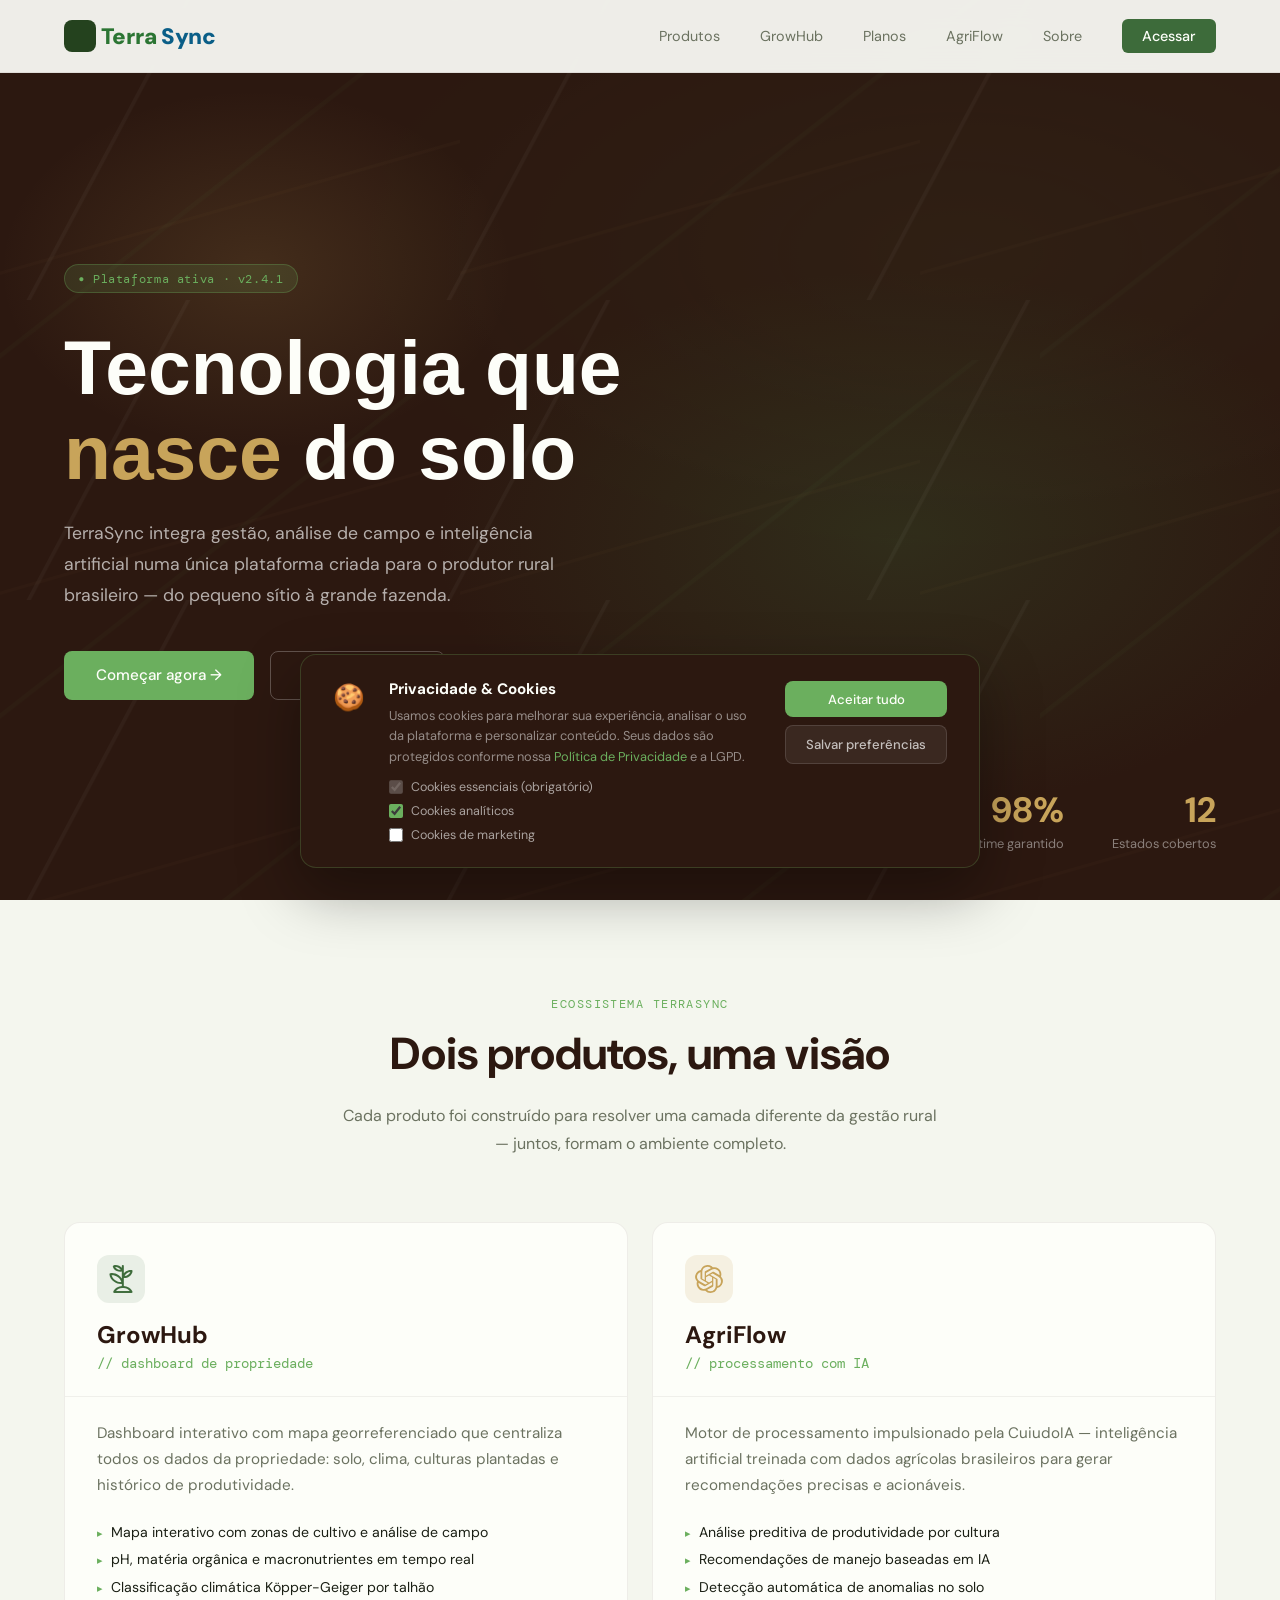
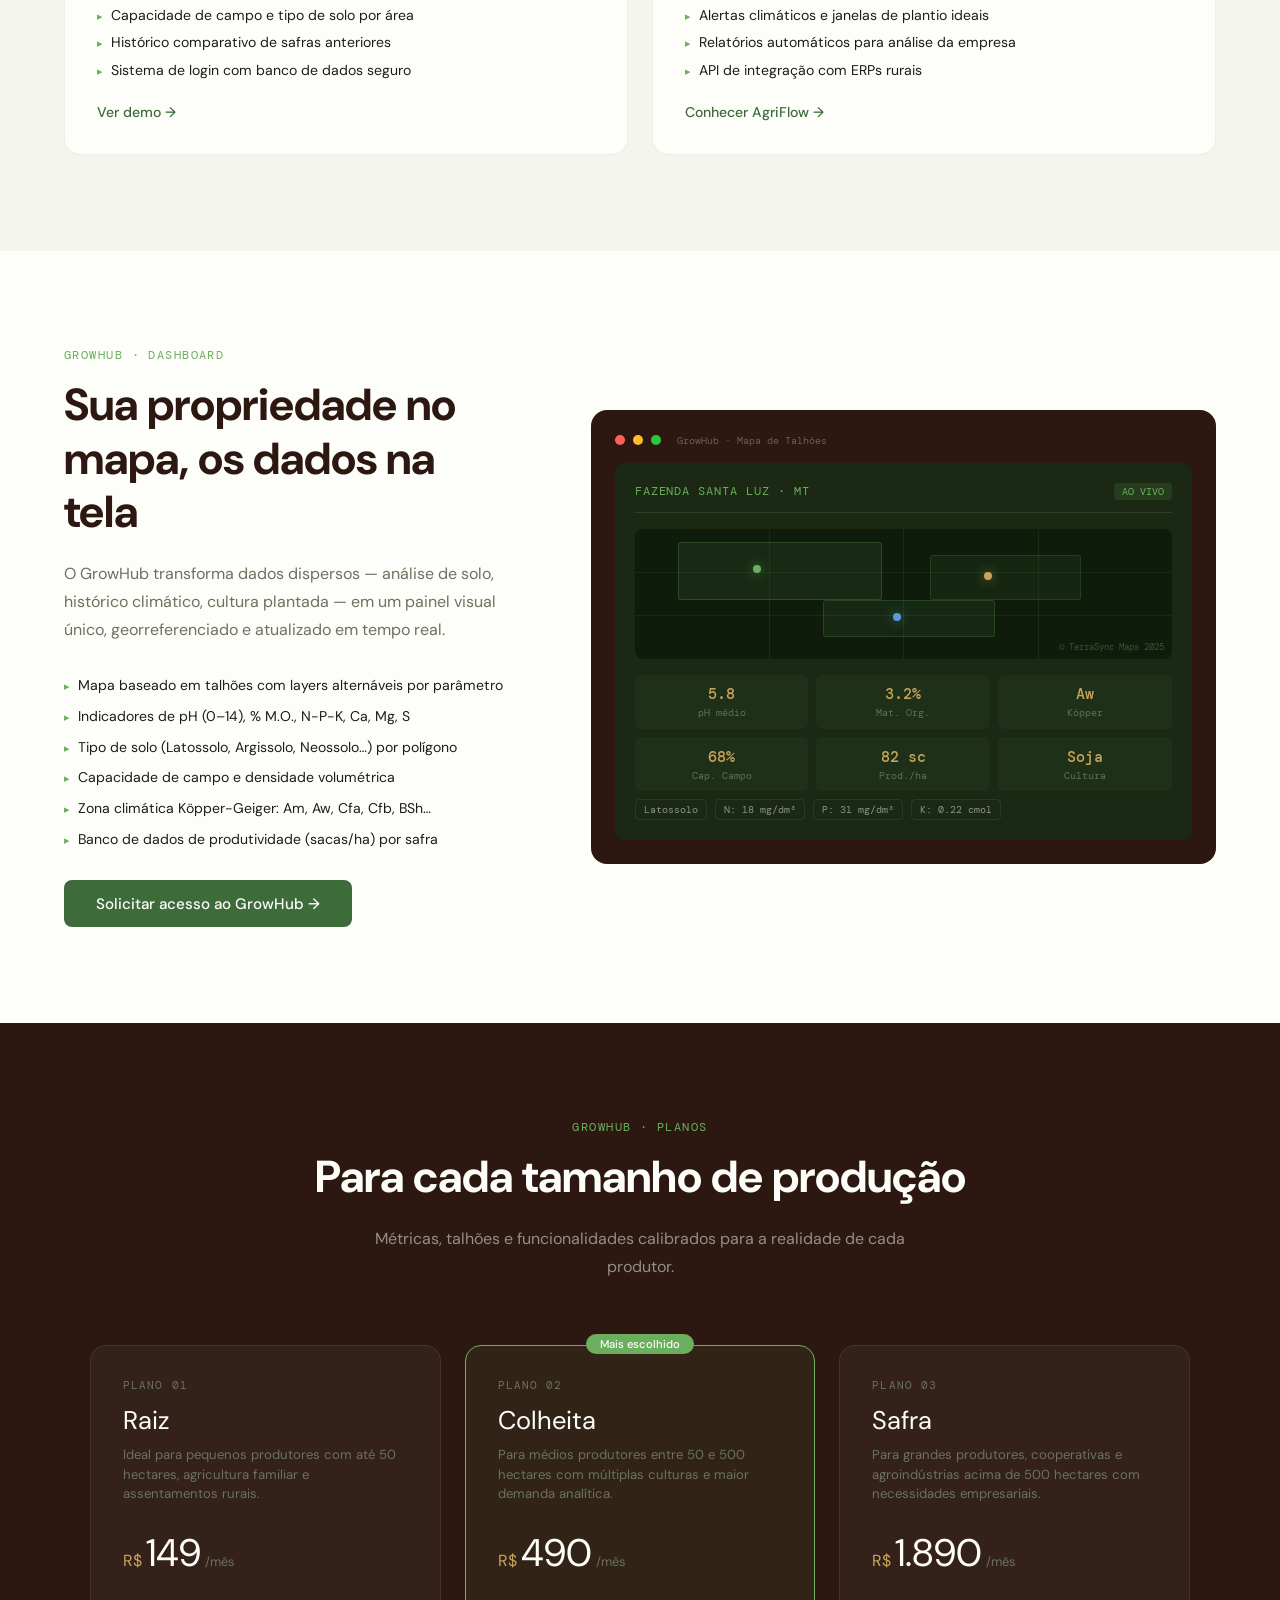
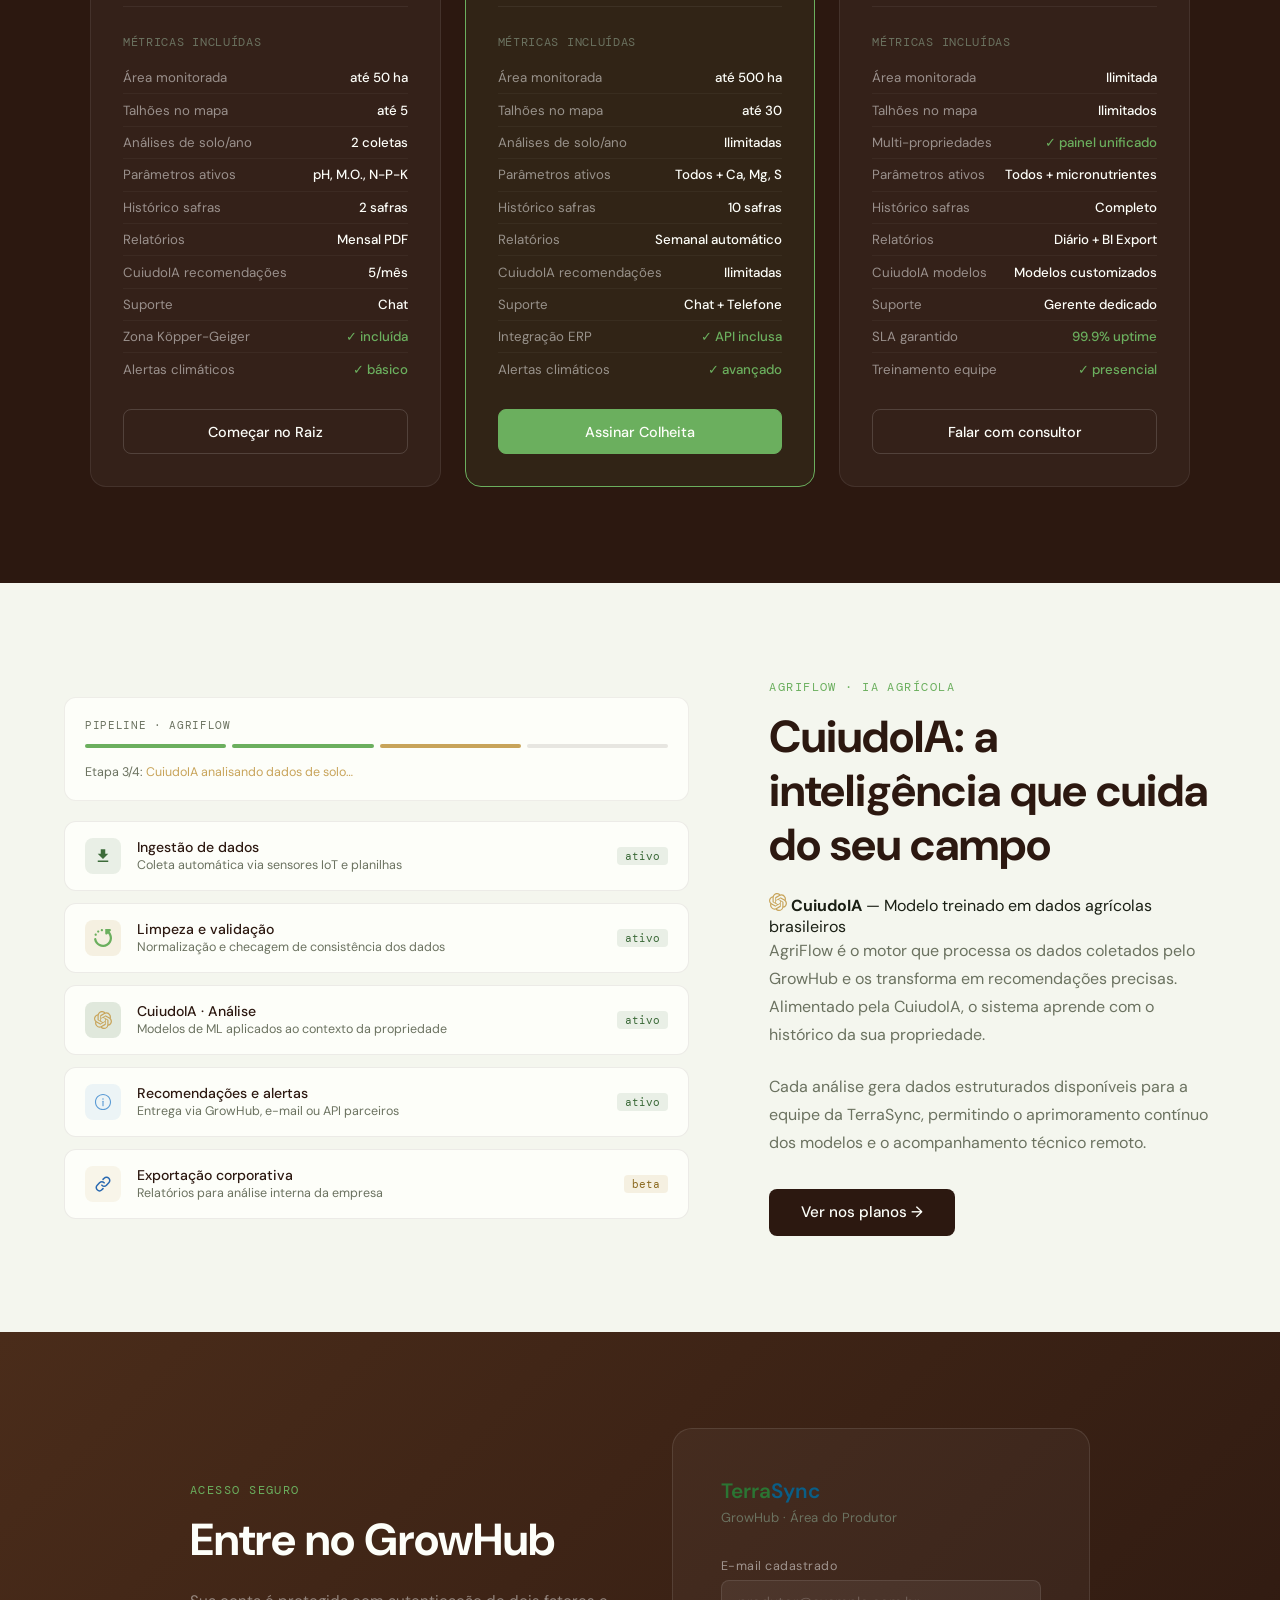
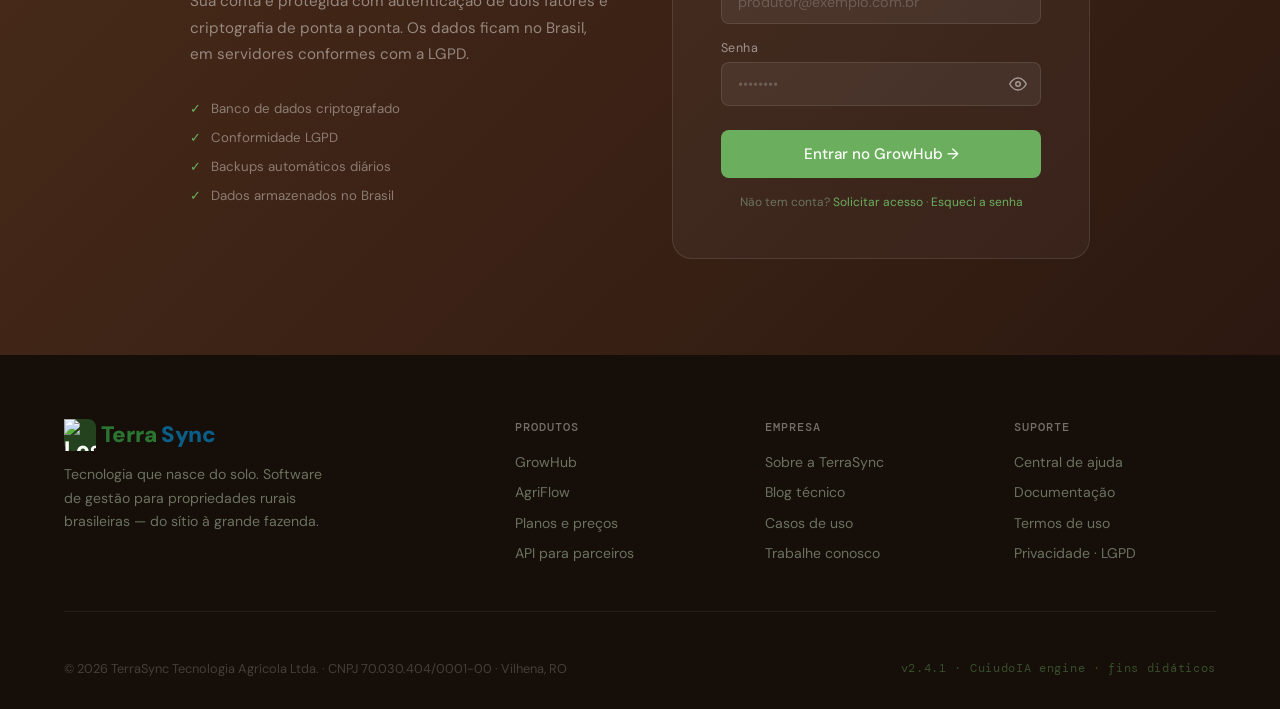
==== commit 4f2acdd6: "GrowHub" ====
--- a/index.html
+++ b/index.html
@@ -336,6 +336,7 @@
             </svg>
           </button>
         </div>
+        <span id="senha-msg" style="display:none;font-size:0.72rem;margin-top:5px;padding:4px 8px;border-radius:5px;"></span>
       </div>
       <button class="form-btn" id="login-btn">Entrar no GrowHub →</button>
       <div class="form-note">Não tem conta? <a href="pages/404.html">Solicitar acesso</a> · <a href="pages/404.html">Esqueci a senha</a></div>
@@ -350,4 +351,4 @@
 <script src="js/main.js"></script>
 <script src="js/home.js"></script>
 </body>
-</html>+</html>
--- a/css/style.css
+++ b/css/style.css
@@ -1,8 +1,8 @@
-/* ============================================
+/*  ============================================
    TerraSync · style.css
    Estilos globais compartilhados entre todas as páginas
    Fins didáticos · v2.4.1
-   ============================================ */
+   ============================================  */
 
 @import url('https://fonts.googleapis.com/css2?family=Playfair+Display:wght@400;600;700&family=DM+Sans:wght@300;400;500&family=DM+Mono:wght@400;500&display=swap');
 
@@ -58,7 +58,8 @@
 }
 .logo-mark svg { width: 18px; height: 18px; fill: var(--white); }
 
-.nav-links { display: flex; gap: 2.5rem; list-style: none; }
+.nav-links { display: flex; align-items: center; gap: 2.5rem; list-style: none; }
+.nav-links li { display: flex; align-items: center; }
 .nav-links a {
   font-size: 0.9rem; font-weight: 400; color: var(--smoke);
   text-decoration: none; transition: color 0.2s;
@@ -72,6 +73,55 @@
   font-weight: 500 !important; transition: background 0.2s !important;
 }
 .nav-cta:hover { background: var(--soil) !important; }
+
+.nav-profile-item { display: none !important; }
+.nav-profile {
+  display: flex;
+  width: 38px; height: 38px;
+  border-radius: 50%;
+  background: rgba(61,107,58,0.1);
+  border: 1px solid rgba(61,107,58,0.2);
+  color: var(--leaf) !important;
+  align-items: center; justify-content: center;
+  padding: 0 !important;
+}
+.nav-profile span { display: none; }
+.nav-profile svg {
+  width: 19px; height: 19px;
+  stroke: currentColor;
+  fill: none;
+  stroke-width: 1.8;
+  stroke-linecap: round;
+  stroke-linejoin: round;
+}
+.nav-profile:hover {
+  background: var(--leaf) !important;
+  color: var(--white) !important;
+}
+body.is-authenticated .nav-cta-item { display: none !important; }
+body.is-authenticated .nav-profile-item { display: flex !important; }
+
+.nav-toggle {
+  display: none;
+  width: 42px; height: 42px;
+  border: 1px solid rgba(44,24,16,0.1);
+  border-radius: 8px;
+  background: rgba(255,255,255,0.55);
+  align-items: center; justify-content: center;
+  flex-direction: column; gap: 5px;
+  cursor: pointer;
+}
+.nav-toggle span {
+  width: 19px; height: 2px;
+  border-radius: 99px;
+  background: var(--soil);
+  transition: transform 0.2s, opacity 0.2s;
+}
+.nav-toggle.is-open span:nth-child(1) { transform: translateY(7px) rotate(45deg); }
+.nav-toggle.is-open span:nth-child(2) { opacity: 0; }
+.nav-toggle.is-open span:nth-child(3) { transform: translateY(-7px) rotate(-45deg); }
+
+body.nav-open { overflow: hidden; }
 
 /* ── Botões globais ── */
 .btn-primary {
@@ -112,7 +162,6 @@
   margin-bottom: 1rem; display: block;
 }
 .section-title {
-  font-family: 'Playfair Display', serif;
   font-size: clamp(2rem, 3.5vw, 2.8rem);
   font-weight: 700; color: var(--soil); line-height: 1.2;
   margin-bottom: 1.25rem;
@@ -227,7 +276,7 @@
   text-align: center;
 }
 .location-box .loc-icon { font-size: 2.5rem; margin-bottom: 1rem; }
-.location-box h3 { font-family: 'Playfair Display', serif; font-size: 1.4rem; color: var(--white); margin-bottom: 0.75rem; }
+.location-box h3 { font-size: 1.4rem; color: var(--white); margin-bottom: 0.75rem; }
 .location-box p  { font-size: 0.88rem; color: rgba(255,255,255,0.5); line-height: 1.7; margin-bottom: 1.75rem; }
 .location-box p a { color: var(--sprout); text-decoration: none; }
 .loc-actions { display: flex; gap: 0.75rem; justify-content: center; }
@@ -248,15 +297,16 @@
   background: radial-gradient(ellipse 55% 60% at 80% 50%, rgba(61,107,58,0.2) 0%, transparent 60%);
 }
 .page-hero-grid {
-  position: absolute; inset: 0; opacity: 0.04;
-  background-image: linear-gradient(var(--mist) 1px, transparent 1px),
-                    linear-gradient(90deg, var(--mist) 1px, transparent 1px);
-  background-size: 48px 48px;
+  position: absolute; inset: 0; opacity: 0.18;
+  background:
+    linear-gradient(120deg, transparent 0 28%, rgba(232,237,224,0.16) 28.2% 28.7%, transparent 29% 100%),
+    linear-gradient(150deg, transparent 0 42%, rgba(200,164,90,0.12) 42.2% 42.7%, transparent 43% 100%),
+    radial-gradient(ellipse 80% 55% at 82% 20%, rgba(107,175,94,0.2), transparent 58%);
+  background-size: 360px 260px, 420px 300px, 100% 100%;
 }
 .page-hero-content { position: relative; }
 .page-hero-breadcrumb { font-family: 'DM Mono', monospace; font-size: 0.72rem; color: rgba(107,175,94,0.7); letter-spacing: 0.1em; margin-bottom: 0.75rem; }
 .page-hero h1 {
-  font-family: 'Playfair Display', serif;
   font-size: clamp(2.2rem, 4vw, 3.5rem); font-weight: 700;
   color: var(--white); line-height: 1.1;
 }
@@ -266,7 +316,52 @@
 /* ── Responsive ── */
 @media (max-width: 900px) {
   nav { padding: 1rem 1.5rem; }
-  .nav-links { display: none; }
+  .nav-toggle { display: flex; }
+  .nav-links {
+    position: fixed;
+    top: 70px; left: 1rem; right: 1rem;
+    display: flex;
+    flex-direction: column;
+    gap: 0;
+    padding: 0.75rem;
+    background: rgba(253,254,249,0.98);
+    border: 1px solid rgba(44,24,16,0.1);
+    border-radius: 12px;
+    box-shadow: 0 24px 60px rgba(44,24,16,0.16);
+    opacity: 0;
+    pointer-events: none;
+    transform: translateY(-10px);
+    transition: opacity 0.2s, transform 0.2s;
+  }
+  .nav-links.is-open {
+    opacity: 1;
+    pointer-events: auto;
+    transform: translateY(0);
+  }
+  .nav-links li { width: 100%; display: flex; }
+  .nav-links a {
+    display: flex;
+    width: 100%;
+    padding: 0.9rem 0.85rem;
+    border-radius: 8px;
+    color: var(--soil);
+  }
+  .nav-links a:hover,
+  .nav-links a.active { background: rgba(61,107,58,0.08); }
+  .nav-links .nav-cta {
+    justify-content: center;
+    margin-top: 0.35rem;
+    padding: 0.85rem;
+  }
+  .nav-profile {
+    width: 100%;
+    height: auto;
+    border-radius: 8px;
+    padding: 0.85rem !important;
+    gap: 8px;
+    justify-content: center;
+  }
+  .nav-profile span { display: inline; }
   section { padding: 4rem 1.5rem; }
   .page-hero { padding: 7rem 1.5rem 2.5rem; }
   .footer-top { grid-template-columns: 1fr 1fr; }
--- a/css/home.css
+++ b/css/home.css
@@ -18,10 +18,13 @@
     radial-gradient(ellipse 40% 40% at 20% 30%, rgba(200,164,90,0.15) 0%, transparent 50%);
 }
 .hero-grid {
-  position: absolute; inset: 0; opacity: 0.04;
-  background-image: linear-gradient(var(--mist) 1px, transparent 1px),
-                    linear-gradient(90deg, var(--mist) 1px, transparent 1px);
-  background-size: 48px 48px;
+  position: absolute; inset: 0; opacity: 0.22;
+  background:
+    linear-gradient(118deg, transparent 0 32%, rgba(232,237,224,0.18) 32.2% 32.7%, transparent 33% 100%),
+    linear-gradient(142deg, transparent 0 46%, rgba(107,175,94,0.16) 46.2% 46.7%, transparent 47% 100%),
+    linear-gradient(164deg, transparent 0 60%, rgba(200,164,90,0.12) 60.2% 60.7%, transparent 61% 100%),
+    radial-gradient(ellipse 85% 60% at 75% 28%, rgba(107,175,94,0.24), transparent 62%);
+  background-size: 420px 300px, 520px 360px, 460px 320px, 100% 100%;
 }
 .hero-content {
   position: relative; max-width: 700px;
@@ -42,7 +45,7 @@
 @keyframes pulse { 0%,100%{opacity:1} 50%{opacity:0.3} }
 
 .hero h1 {
-  font-family: 'Playfair Display', serif;
+  font-family: Arial, Helvetica, sans-serif;
   font-size: clamp(3rem, 6vw, 5rem);
   font-weight: 700; line-height: 1.1;
   color: var(--white); margin-bottom: 1.5rem;
@@ -60,7 +63,7 @@
   animation: fadeUp 0.9s 0.3s ease both;
 }
 .stat { text-align: right; }
-.stat-n { font-family: 'Playfair Display', serif; font-size: 2.2rem; font-weight: 700; color: var(--harvest); }
+.stat-n { font-size: 2.2rem; font-weight: 700; color: var(--harvest); }
 .stat-l { font-size: 0.8rem; color: rgba(255,255,255,0.45); margin-top: 2px; }
 
 /* ── Produtos ── */
@@ -160,12 +163,12 @@
   font-size: 0.7rem; font-weight: 500; padding: 3px 14px; border-radius: 99px; white-space: nowrap;
 }
 .plan-tier   { font-family: 'DM Mono', monospace; font-size: 0.7rem; color: var(--smoke); letter-spacing: 0.1em; margin-bottom: 0.75rem; }
-.plan-name   { font-family: 'Playfair Display', serif; font-size: 1.6rem; color: var(--white); margin-bottom: 0.5rem; }
+.plan-name   { font-size: 1.6rem; color: var(--white); margin-bottom: 0.5rem; }
 .plan-target { font-size: 0.82rem; color: var(--smoke); margin-bottom: 1.5rem; line-height: 1.5; }
 
 .plan-price  { display: flex; align-items: baseline; gap: 4px; margin-bottom: 1.75rem; padding-bottom: 1.75rem; border-bottom: 1px solid rgba(255,255,255,0.06); }
 .plan-currency { font-size: 1rem; color: var(--harvest); }
-.plan-amount   { font-family: 'Playfair Display', serif; font-size: 2.4rem; color: var(--white); }
+.plan-amount   { font-size: 2.4rem; color: var(--white); }
 .plan-period   { font-size: 0.8rem; color: var(--smoke); }
 
 .plan-metrics       { margin-bottom: 1.5rem; }
